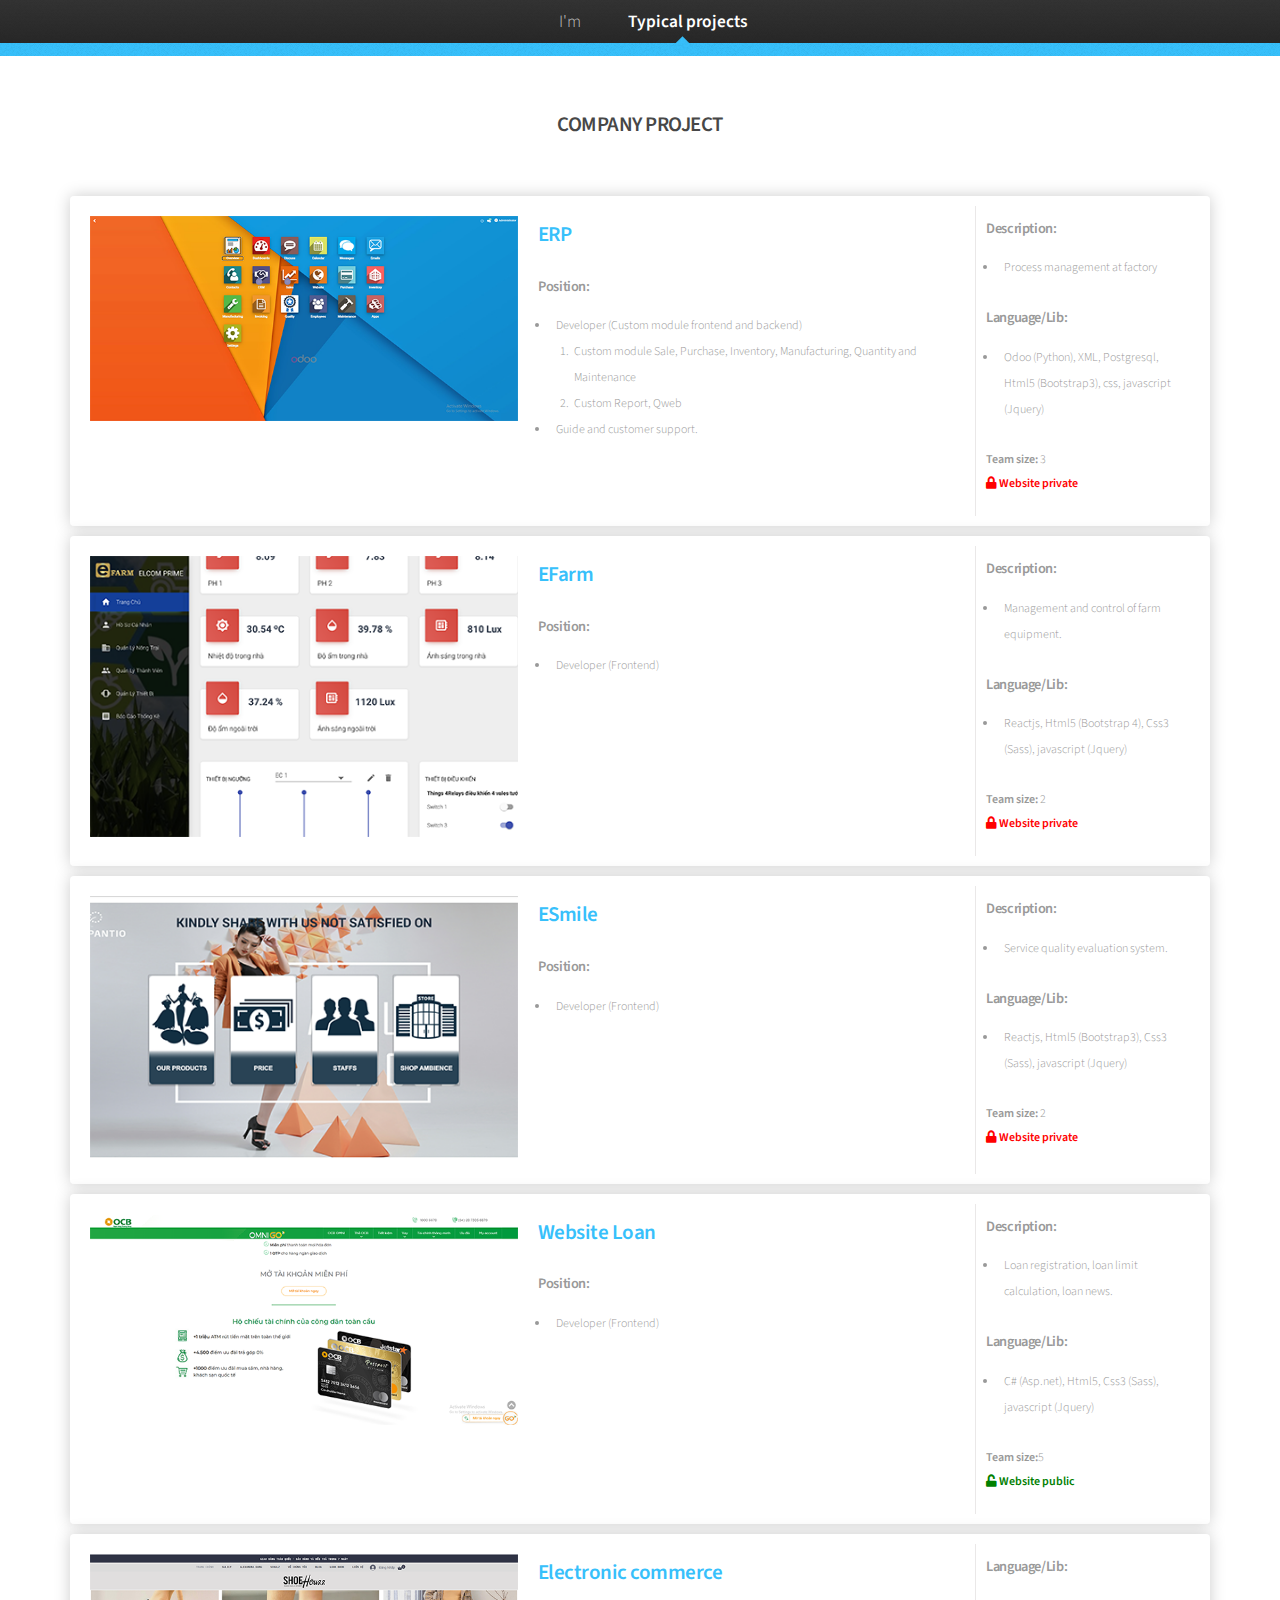
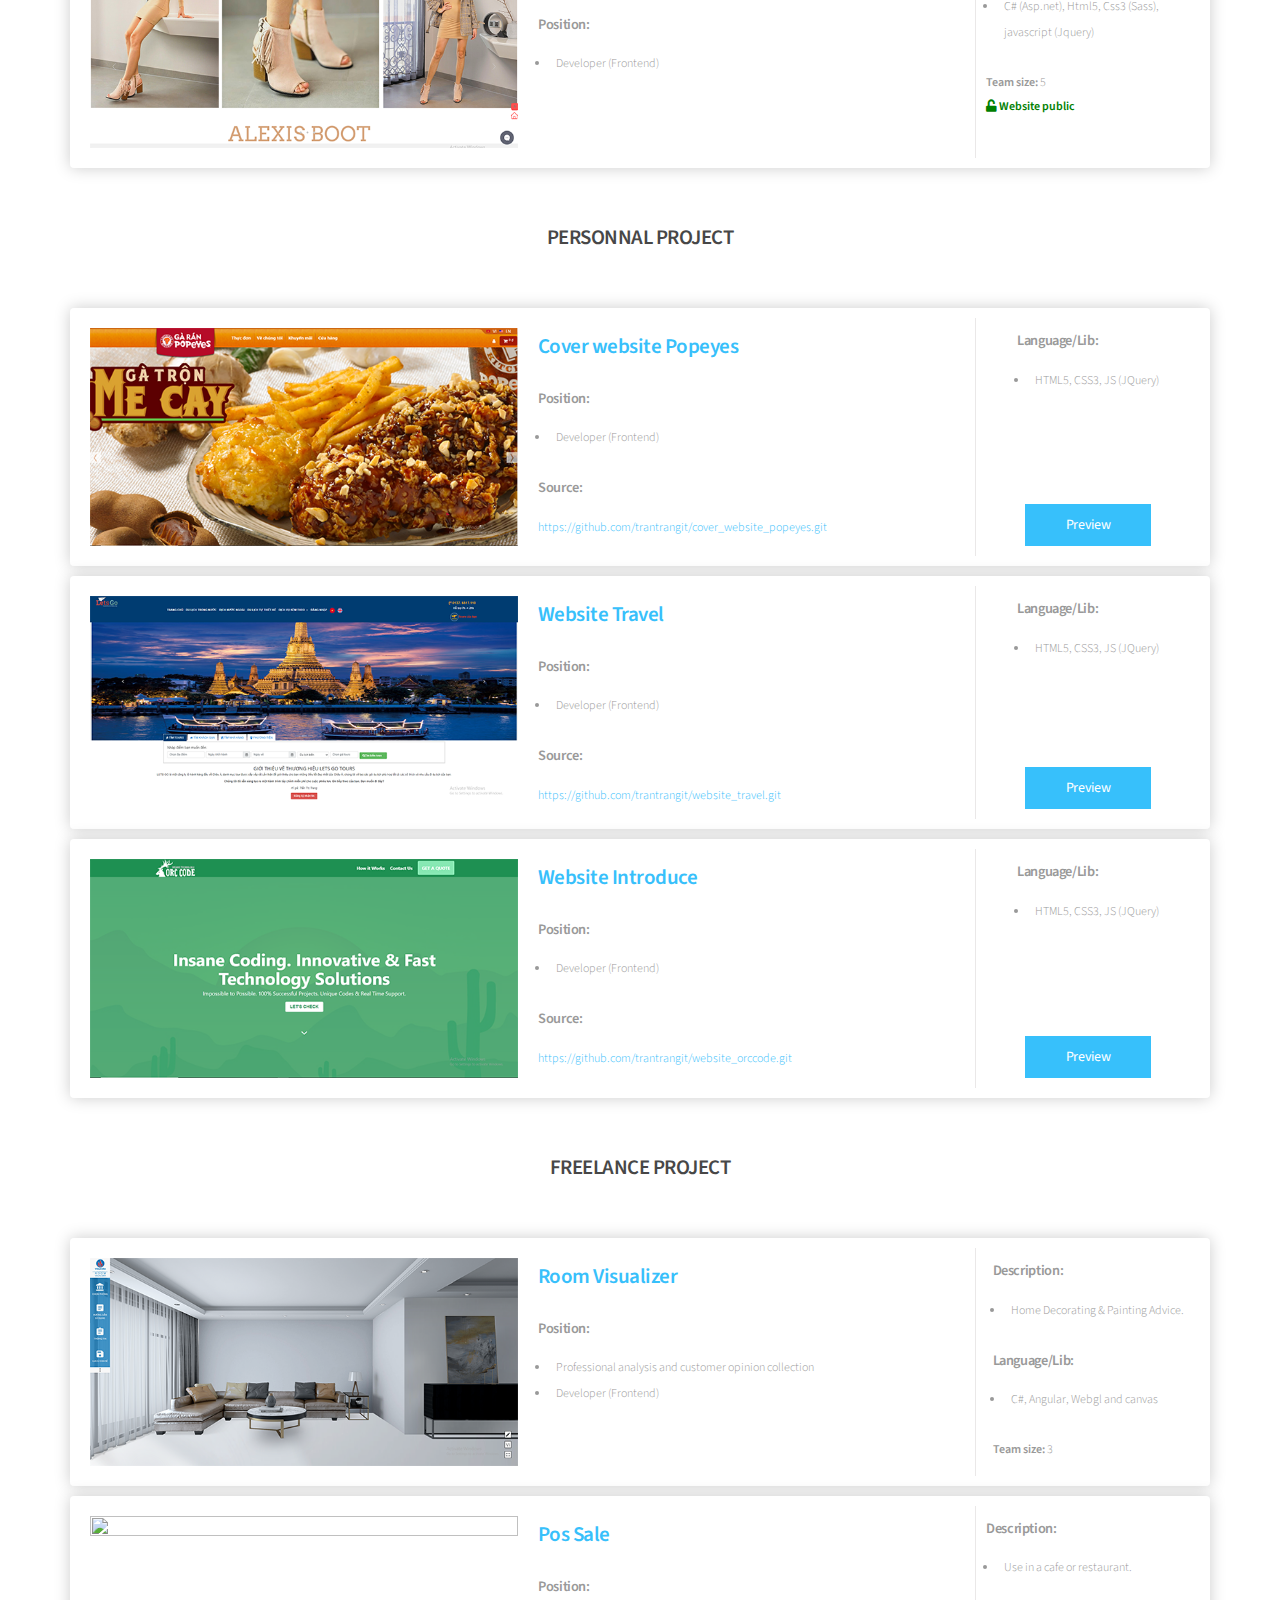
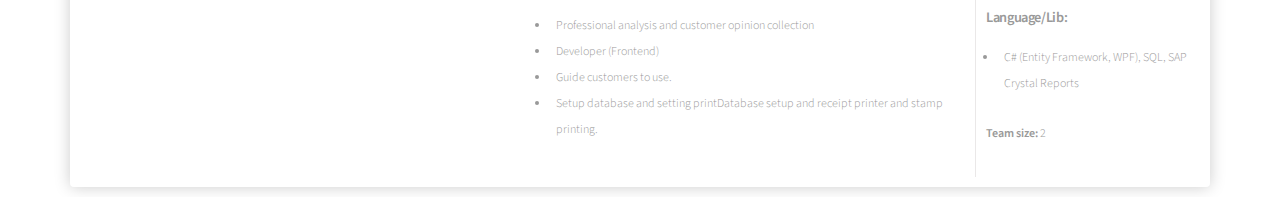
==== my_project.html @ 6851b8ac "change my project" ====
<!DOCTYPE HTML>
<!--
   Arcana by HTML5 UP
   html5up.net | @ajlkn
   Free for personal and commercial use under the CCA 3.0 license (html5up.net/license)
   -->
<html>
   <head>
      <title>Tran Trang</title>
      <meta charset="utf-8" />
      <meta name="viewport" content="width=device-width, initial-scale=1, user-scalable=no" />
      <!-- <link rel="shortcut icon" href="favicon.ico"> -->
      <link href="https://fonts.googleapis.com/css?family=Quicksand:300,400,500,700" rel="stylesheet">
      <link href="https://fonts.googleapis.com/css?family=Playfair+Display:400,400i,700" rel="stylesheet">
      <link rel="stylesheet" href="assets/css/animate.css">
      <link rel="stylesheet" href="assets/css/icomoon.css">
      <link rel="stylesheet" href="assets/css/bootstrap.css">
      <link rel="stylesheet" href="assets/css/flexslider.css">
      <link rel="stylesheet" href="assets/css/flaticons.css">
      <link rel="stylesheet" href="assets/css/owl.carousel.min.css">
      <link rel="stylesheet" href="assets/css/owl.theme.default.min.css">
      <link rel="stylesheet" href="assets/css/main.css" />
	  <link rel="stylesheet" href="assets/css/my_project.css">
      <script type="text/javascript" async="" src="https://www.google-analytics.com/analytics.js"></script><script src="assets/js/modernizr-2.6.2.min.js"></script>
      <!--[if lt IE 9]>
      <script src="js/respond.min.js"></script>
      <![endif]-->
      <style type="text/css">/*
         * contextMenu.js v 1.4.0
         * Author: Sudhanshu Yadav
         * s-yadav.github.com
         * Copyright (c) 2013 Sudhanshu Yadav.
         * Dual licensed under the MIT and GPL licenses
         **/
         .iw-contextMenu {
         box-shadow: 0px 2px 3px rgba(0, 0, 0, 0.10) !important;
         border: 1px solid #c8c7cc !important;
         border-radius: 11px !important;
         display: none;
         z-index: 1000000132;
         max-width: 300px !important;
         width: auto !important;
         }
         .dark-mode .iw-contextMenu,
         .TnITTtw-dark-mode.iw-contextMenu,
         .TnITTtw-dark-mode .iw-contextMenu {
         border-color: #747473 !important;
         }
         .iw-cm-menu {
         background: #fff !important;
         color: #000 !important;
         margin: 0px !important;
         padding: 0px !important;
         overflow: visible !important;
         }
         .dark-mode .iw-cm-menu,
         .TnITTtw-dark-mode.iw-cm-menu,
         .TnITTtw-dark-mode .iw-cm-menu {
         background: #525251 !important;
         color: #FFF !important;
         }
         .iw-curMenu {
         }
         .iw-cm-menu li {
         font-family: -apple-system, BlinkMacSystemFont, "Helvetica Neue", Helvetica, Arial, Ubuntu, sans-serif !important;
         list-style: none !important;
         padding: 10px !important;
         padding-right: 20px !important;
         border-bottom: 1px solid #c8c7cc !important;
         font-weight: 400 !important;
         cursor: pointer !important;
         position: relative !important;
         font-size: 14px !important;
         margin: 0 !important;
         line-height: inherit !important;
         border-radius: 0 !important;
         display: block !important;
         }
         .dark-mode .iw-cm-menu li, .TnITTtw-dark-mode .iw-cm-menu li {
         border-bottom-color: #747473 !important;
         }
         .iw-cm-menu li:first-child {
         border-top-left-radius: 11px !important;
         border-top-right-radius: 11px !important;
         }
         .iw-cm-menu li:last-child {
         border-bottom-left-radius: 11px !important;
         border-bottom-right-radius: 11px !important;
         border-bottom: none !important;
         }
         .iw-mOverlay {
         position: absolute !important;
         width: 100% !important;
         height: 100% !important;
         top: 0px !important;
         left: 0px !important;
         background: #FFF !important;
         opacity: .5 !important;
         }
         .iw-contextMenu li.iw-mDisable {
         opacity: 0.3 !important;
         cursor: default !important;
         }
         .iw-mSelected {
         background-color: #F6F6F6 !important;
         }
         .dark-mode .iw-mSelected, .TnITTtw-dark-mode .iw-mSelected {
         background-color: #676766 !important;
         }
         .iw-cm-arrow-right {
         width: 0 !important;
         height: 0 !important;
         border-top: 5px solid transparent !important;
         border-bottom: 5px solid transparent !important;
         border-left: 5px solid #000 !important;
         position: absolute !important;
         right: 5px !important;
         top: 50% !important;
         margin-top: -5px !important;
         }
         .dark-mode .iw-cm-arrow-right, .TnITTtw-dark-mode .iw-cm-arrow-right {
         border-left-color: #FFF !important;
         }
         .iw-mSelected > .iw-cm-arrow-right {
         }
         /*context menu css end */
		 .modal-lg {
			max-width: 900px;
		}
      </style>
      <style type="text/css">@-webkit-keyframes load4 {
         0%,
         100% {
         box-shadow: 0 -3em 0 0.2em, 2em -2em 0 0em, 3em 0 0 -1em, 2em 2em 0 -1em, 0 3em 0 -1em, -2em 2em 0 -1em, -3em 0 0 -1em, -2em -2em 0 0;
         }
         12.5% {
         box-shadow: 0 -3em 0 0, 2em -2em 0 0.2em, 3em 0 0 0, 2em 2em 0 -1em, 0 3em 0 -1em, -2em 2em 0 -1em, -3em 0 0 -1em, -2em -2em 0 -1em;
         }
         25% {
         box-shadow: 0 -3em 0 -0.5em, 2em -2em 0 0, 3em 0 0 0.2em, 2em 2em 0 0, 0 3em 0 -1em, -2em 2em 0 -1em, -3em 0 0 -1em, -2em -2em 0 -1em;
         }
         37.5% {
         box-shadow: 0 -3em 0 -1em, 2em -2em 0 -1em, 3em 0em 0 0, 2em 2em 0 0.2em, 0 3em 0 0em, -2em 2em 0 -1em, -3em 0em 0 -1em, -2em -2em 0 -1em;
         }
         50% {
         box-shadow: 0 -3em 0 -1em, 2em -2em 0 -1em, 3em 0 0 -1em, 2em 2em 0 0em, 0 3em 0 0.2em, -2em 2em 0 0, -3em 0em 0 -1em, -2em -2em 0 -1em;
         }
         62.5% {
         box-shadow: 0 -3em 0 -1em, 2em -2em 0 -1em, 3em 0 0 -1em, 2em 2em 0 -1em, 0 3em 0 0, -2em 2em 0 0.2em, -3em 0 0 0, -2em -2em 0 -1em;
         }
         75% {
         box-shadow: 0em -3em 0 -1em, 2em -2em 0 -1em, 3em 0em 0 -1em, 2em 2em 0 -1em, 0 3em 0 -1em, -2em 2em 0 0, -3em 0em 0 0.2em, -2em -2em 0 0;
         }
         87.5% {
         box-shadow: 0em -3em 0 0, 2em -2em 0 -1em, 3em 0 0 -1em, 2em 2em 0 -1em, 0 3em 0 -1em, -2em 2em 0 0, -3em 0em 0 0, -2em -2em 0 0.2em;
         }
         }
         @keyframes load4 {
         0%,
         100% {
         box-shadow: 0 -3em 0 0.2em, 2em -2em 0 0em, 3em 0 0 -1em, 2em 2em 0 -1em, 0 3em 0 -1em, -2em 2em 0 -1em, -3em 0 0 -1em, -2em -2em 0 0;
         }
         12.5% {
         box-shadow: 0 -3em 0 0, 2em -2em 0 0.2em, 3em 0 0 0, 2em 2em 0 -1em, 0 3em 0 -1em, -2em 2em 0 -1em, -3em 0 0 -1em, -2em -2em 0 -1em;
         }
         25% {
         box-shadow: 0 -3em 0 -0.5em, 2em -2em 0 0, 3em 0 0 0.2em, 2em 2em 0 0, 0 3em 0 -1em, -2em 2em 0 -1em, -3em 0 0 -1em, -2em -2em 0 -1em;
         }
         37.5% {
         box-shadow: 0 -3em 0 -1em, 2em -2em 0 -1em, 3em 0em 0 0, 2em 2em 0 0.2em, 0 3em 0 0em, -2em 2em 0 -1em, -3em 0em 0 -1em, -2em -2em 0 -1em;
         }
         50% {
         box-shadow: 0 -3em 0 -1em, 2em -2em 0 -1em, 3em 0 0 -1em, 2em 2em 0 0em, 0 3em 0 0.2em, -2em 2em 0 0, -3em 0em 0 -1em, -2em -2em 0 -1em;
         }
         62.5% {
         box-shadow: 0 -3em 0 -1em, 2em -2em 0 -1em, 3em 0 0 -1em, 2em 2em 0 -1em, 0 3em 0 0, -2em 2em 0 0.2em, -3em 0 0 0, -2em -2em 0 -1em;
         }
         75% {
         box-shadow: 0em -3em 0 -1em, 2em -2em 0 -1em, 3em 0em 0 -1em, 2em 2em 0 -1em, 0 3em 0 -1em, -2em 2em 0 0, -3em 0em 0 0.2em, -2em -2em 0 0;
         }
         87.5% {
         box-shadow: 0em -3em 0 0, 2em -2em 0 -1em, 3em 0 0 -1em, 2em 2em 0 -1em, 0 3em 0 -1em, -2em 2em 0 0, -3em 0em 0 0, -2em -2em 0 0.2em;
         }
         }
      </style>
   </head>
   <body class="is-preload">
      <div id="page-wrapper">
         <!-- Header -->
         <div id="header">
            <!-- Nav -->
            <nav id="nav">
               <ul>
                  <li ><a href="index.html">I'm</a></li>
                  <li class="current"><a href="my_project.html">
					Typical projects</a></li>
                
               </ul>
            </nav>
         </div>
		 <div id="colorlib-page">
            <div class="container-wrap">
               <a href="#" class="js-colorlib-nav-toggle colorlib-nav-toggle" data-toggle="collapse" data-target="#navbar" aria-expanded="false" aria-controls="navbar"><i></i></a>
			   <main class='main_body'>
					<section>
						<div class='project-type text-center'>
							<h3>COMPANY PROJECT</h3>
						</div>
						<div class='body_content'>
							<article class='project'>
								<div class='container-image'>
									<img class='image_project' src="images/bgodoo.PNG" alt="" srcset="">	
								</div>
								<div class='content'>
									<div class='title'><h2>ERP</h2></div>
									<h3>Position:</h3>
									<ul>
										<li>Developer (Custom module frontend and backend)
											<ol>
												<li>Custom module Sale, Purchase, Inventory, Manufacturing, Quantity and Maintenance</li>
												<li>Custom Report, Qweb</li>
											</ol>
										</li>
										<li>Guide and customer support.</li>
									</ul>	
								</div>
								<div class='preview'>
									<div class='context-author'>
										<h3>Description:</h3>
										<ul>
											<li>Process management at factory</li>
										</ul>
										<h3>Language/Lib:</h3>
										<ul>
											<li>Odoo (Python), XML, Postgresql, Html5 (Bootstrap3), css, javascript (Jquery)</li>
										</ul>
										<span><strong>Team size:</strong></span><span> 3</span>
										<h1 style='color:red'><i class="fa fa-lock" aria-hidden="true"></i>  Website private</h1>
									</div>
								</div>
							</article>
							<article class='project'>
								<div class='container-image'>
									<img class='image_project' src="images/farm.png" alt="" srcset="">	
								</div>
								<div class='content'>
									<div class='title'><h2>EFarm</h2></div>
									<h3>Position:</h3>
									<ul>
										<li>Developer (Frontend)</li>
									</ul>	
								</div>
								<div class='preview'>
									<div class='context-author'>
										<h3>Description:</h3>
										<ul>
											<li>Management and control of farm equipment.</li>
										</ul>
										<h3>Language/Lib:</h3>
										<ul>
											<li>Reactjs, Html5 (Bootstrap 4), Css3 (Sass), javascript (Jquery)</li>
										</ul>
										<span><strong>Team size:</strong></span><span> 2</span>
										<h1 style='color:red'><i class="fa fa-lock" aria-hidden="true"></i>  Website private</h1>
									</div>
									
									
								</div>
							</article>
							<article class='project'>
								<div class='container-image'>
									<img class='image_project' src="images/smile2.png" alt="" srcset="">	
								</div>
								<div class='content'>
									<div class='title'><h2>ESmile</h2></div>
									<h3>Position:</h3>
									<ul>
										<li>Developer (Frontend)</li>
									</ul>	
								</div>
								<div class='preview'>
									<div class='context-author'>
										<h3>Description:</h3>
										<ul>
											<li>Service quality evaluation system.</li>
										</ul>
										<h3>Language/Lib:</h3>
										<ul>
											<li>Reactjs, Html5 (Bootstrap3), Css3 (Sass), javascript (Jquery)</li>
										</ul>
										<span><strong>Team size:</strong></span><span> 2</span>
										<h1 style='color:red'><i class="fa fa-lock" aria-hidden="true"></i>  Website private</h1>
									</div>
									
									
								</div>
							</article>
							<article class='project'>
								<div class='container-image'>
									<img class='image_project' src="images/ocb.PNG" alt="" srcset="">	
								</div>
								<div class='content'>
									<div class='title'><h2>Website Loan</h2></div>
									<h3>Position:</h3>
									<ul>
										<li>Developer (Frontend)</li>
									</ul>	
								</div>
								<div class='preview'>
									<div class='context-author'>
										<h3>Description:</h3>
										<ul>
											<li>Loan registration, loan limit calculation, loan news.</li>
										</ul>
										<h3>Language/Lib:</h3>
										<ul>
											<li>C# (Asp.net), Html5, Css3 (Sass), javascript (Jquery)</li>
										</ul>
										<span><strong>Team size:</strong></span><span>5</span>
										<h1 style='color:green'><i class="fa fa-unlock" aria-hidden="true"></i>  Website public</h1>
									</div>
								</div>
							</article>
							<article class='project'>
								<div class='container-image'>
									<img class='image_project' src="images/sulily.PNG" alt="" srcset="">	
								</div>
								<div class='content'>
									<div class='title'><h2>Electronic commerce</h2></div>
									<h3>Position:</h3>
									<ul>
										<li>Developer (Frontend)</li>
									</ul>	
								</div>
								<div class='preview'>
									<div class='context-author'>
										<h3>Language/Lib:</h3>
										<ul>
											<li>C# (Asp.net), Html5, Css3 (Sass), javascript (Jquery)</li>
										</ul>
										<span><strong>Team size:</strong></span><span> 5</span>
										<h1 style='color:green'><i class="fa fa-unlock" aria-hidden="true"></i>  Website public</h1>
									</div>
								</div>
							</article>
						</div>
					</section>
					<section>
						<div class='project-type text-center'>
							<h3>PERSONNAL PROJECT</h3>
						</div>
						<div class='body_content'>
							<article class='project'>
								<div class='container-image'>
									<img class='image_project' src="images/cover_popeyes.PNG" alt="" srcset="">	
								</div>
								<div class='content'>
									<div class='title'><h2>Cover website Popeyes</h2></div>
									<h3>Position:</h3>
									<ul>
										<li>Developer (Frontend)</li>
									</ul>
									<h3>Source:</h3>
									<span><a href="https://github.com/trantrangit/cover_website_popeyes.git">https://github.com/trantrangit/cover_website_popeyes.git</a></span>
									
								</div>
								<div class='preview'>
									<div class='context-author'>
										<h3>Language/Lib:</h3>
										<ul>
											<li>HTML5, CSS3, JS (JQuery)</li>
										</ul>
										
									</div>
									<div class='div_preview'>
										<button  type="button" class="btn btn-preview" data-toggle="modal" data-target="#myModalPop">
											<span class='desktop'>Preview</span>
											<span class='mobile'><i class="fa fa-eye"></i></span>
										</button>
									</div>
									
								</div>
							</article>
							
							<article class='project'>
								<div class='container-image'>
									<img class='image_project' src="images/travel.PNG" alt="" srcset="">	
								</div>
								<div class='content'>
									<div class='title'><h2>Website Travel</h2></div>
									<h3>Position:</h3>
									<ul>
										<li>Developer (Frontend)</li>
									</ul>
									<h3>Source:</h3>
									<span><a href="https://github.com/trantrangit/website_travel.git">https://github.com/trantrangit/website_travel.git</a></span>
									
								</div>
								<div class='preview'>
									<div class='context-author'>
										<h3>Language/Lib:</h3>
										<ul>
											<li>HTML5, CSS3, JS (JQuery)</li>
										</ul>
										
									</div>
									<div class='div_preview'>
										<button  type="button" class="btn btn-preview" data-toggle="modal" data-target="#myModalTravel">
											<span class='desktop'>Preview</span>
											<span class='mobile'><i class="fa fa-eye"></i></span>
										</button>
									</div>
									
								</div>
							</article>
							
							<article class='project'>
								<div class='container-image'>
									<img class='image_project' src="images/orccode.PNG" alt="" srcset="">	
								</div>
								<div class='content'>
									<div class='title'><h2>Website Introduce</h2></div>
									<h3>Position:</h3>
									<ul>
										<li>Developer (Frontend)</li>
									</ul>
									<h3>Source:</h3>
									<span><a href="https://github.com/trantrangit/website_orccode.git">https://github.com/trantrangit/website_orccode.git</a></span>
									
								</div>
								<div class='preview'>
									<div class='context-author'>
										<h3>Language/Lib:</h3>
										<ul>
											<li>HTML5, CSS3, JS (JQuery)</li>
										</ul>
										
									</div>
									<div class='div_preview'>
										<button  type="button" class="btn btn-preview" data-toggle="modal" data-target="#myModalOrc">
											<span class='desktop'>Preview</span>
											<span class='mobile'><i class="fa fa-eye"></i></span>
										</button>
									</div>
									
								</div>
							</article>
						</div>
					</section>
					<section>
						<div class='project-type text-center'>
							<h3>FREELANCE PROJECT</h3>
						</div>
						<div class='body_content'>
							<article class='project'>
								<div class='container-image'>
									<img class='image_project' src="images/free_canvas.PNG" alt="" srcset="">	
								</div>
								<div class='content'>
									<div class='title'><h2>Room Visualizer</h2></div>
									<h3>Position:</h3>
									<ul>
										<li>Professional analysis and customer opinion collection</li>
										<li>Developer (Frontend)</li>
									</ul>	
								</div>
								<div class='preview'>
									<div class='context-author'>
										<h3>Description:</h3>
										<ul>
											<li>Home Decorating & Painting Advice.</li>
										</ul>
										<h3>Language/Lib:</h3>
										<ul>
											<li>C#, Angular, Webgl and canvas</li>
										</ul>
										<span><strong>Team size:</strong></span><span> 3</span>
									</div>
									
									
								</div>
							</article>
							<article class='project'>
								<div class='container-image'>
									<img class='image_project' src="images/pos_sale.PNG" alt="" srcset="">	
								</div>
								<div class='content'>
									<div class='title'><h2>Pos Sale</h2></div>
									<h3>Position:</h3>
									<ul>
										<li>Professional analysis and customer opinion collection</li>
										<li>Developer (Frontend)</li>
										<li>Guide customers to use.</li>
										<li>Setup database and setting printDatabase setup and receipt printer and stamp printing.</li>
									</ul>
										
								</div>
								<div class='preview'>
									<div class='context-author'>
										<h3>Description:</h3>
										<ul>
											<li>Use in a cafe or restaurant.</li>
										</ul>
										<h3>Language/Lib:</h3>
										<ul>
											<li>C# (Entity Framework, WPF), SQL, SAP Crystal Reports</li>
										</ul>
										<span><strong>Team size:</strong></span><span> 2</span>
									</div>
								
									
								</div>
							</article>
						</div>
					</section>

			   </main>
			   
			  
            </div>
         </div>
        
      </div>
	  <div class="modal fade" id="myModalPop" role="dialog">
		<div class="modal-dialog modal-lg">
			<div class="modal-content">
				<div class="modal-header">
					<button type="button" class="close" data-dismiss="modal">&times;</button>
					<h4 class="modal-title">Cover website Popeyes</h4>
				</div>
				<div class="modal-body">


						<div id="carouse_pop" class="carousel slide" data-ride="carousel">
								<!-- Indicators -->
								<ol class="carousel-indicators">
										<li data-target="#carouse_pop" data-slide-to="0" class="active"></li>
										<li data-target="#carouse_pop" data-slide-to="1"></li>
										<li data-target="#carouse_pop" data-slide-to="2"></li>
										<li data-target="#carouse_pop" data-slide-to="3"></li>
										<li data-target="#carouse_pop" data-slide-to="4"></li>
								</ol>

								<!-- Wrapper for slides -->
								<div class="carousel-inner" role="listbox">
										<div class="item active">
												<img src="images/popeyes/home.png">
												
										</div>
										<div class="item">
												<img src="images/popeyes/product.png">
												
										</div>

										<div class="item">
												<img src="images/popeyes/promotion.png">
												
										</div>
										<div class="item">
												<img src="images/popeyes/store.png">
												
										</div>
										<div class="item">
											<img src="images/popeyes/story.png">
										</div>

								</div>

								<!-- Controls -->
								<a class="left carousel-control" href="#carouse_pop" role="button" data-slide="prev">
										<span class="glyphicon glyphicon-chevron-left" aria-hidden="true"><i class=" fa fa-chevron-circle-left"></i></span>
										<span class="sr-only">Previous</span>
								</a>
								<a class="right carousel-control" href="#carouse_pop" role="button" data-slide="next">
										<span class="glyphicon glyphicon-chevron-right " aria-hidden="true"><i class='fa fa-chevron-circle-right'></i></span>
										<span class="sr-only">Next</span>
								</a>
						</div>


				</div>
				<div class="modal-footer">
						<form class="form-inline">
							<button type="button" class="btn btn-primary" data-dismiss="modal">Close</button>
						</form>
				</div>
			</div>
		</div>
	  </div>
	  <div class="modal fade" id="myModalTravel" role="dialog">
		<div class="modal-dialog modal-lg">
			<div class="modal-content">
				<div class="modal-header">
					<button type="button" class="close" data-dismiss="modal">&times;</button>
					<h4 class="modal-title">Cover website Popeyes</h4>
				</div>
				<div class="modal-body">


						<div id="carousel_travel" class="carousel slide" data-ride="carousel">
								<!-- Indicators -->
								<ol class="carousel-indicators">
										<li data-target="#carousel_travel" data-slide-to="0" class="active"></li>
										<li data-target="#carousel_travel" data-slide-to="1"></li>
										<li data-target="#carousel_travel" data-slide-to="2"></li>
										<li data-target="#carousel_travel" data-slide-to="3"></li>
										<li data-target="#carousel_travel" data-slide-to="4"></li>
								</ol>

								<!-- Wrapper for slides -->
								<div class="carousel-inner" role="listbox">
										<div class="item active">
												<img src="images/travel/trangchu.png">
												
										</div>
										<div class="item">
												<img src="images/travel/quocgia.png">
												
										</div>

										<div class="item">
												<img src="images/travel/tourtuthietke.png">
												
										</div>
										<div class="item">
												<img src="images/travel/ctdattour.png">
												
										</div>
										<div class="item">
											<img src="images/travel/chitiettour.png">
										</div>

								</div>

								<!-- Controls -->
								<a class="left carousel-control" href="#carousel_travel" role="button" data-slide="prev">
										<span class="glyphicon glyphicon-chevron-left" aria-hidden="true"><i class=" fa fa-chevron-circle-left"></i></span>
										<span class="sr-only">Previous</span>
								</a>
								<a class="right carousel-control" href="#carousel_travel" role="button" data-slide="next">
										<span class="glyphicon glyphicon-chevron-right " aria-hidden="true"><i class='fa fa-chevron-circle-right'></i></span>
										<span class="sr-only">Next</span>
								</a>
						</div>


				</div>
				<div class="modal-footer">
						<form class="form-inline">
							<button type="button" class="btn btn-primary" data-dismiss="modal">Close</button>
						</form>
				</div>
			</div>
		</div>
	  </div>
	  <div class="modal fade" id="myModalOrc" role="dialog">
		<div class="modal-dialog modal-lg">
			<div class="modal-content">
				<div class="modal-header">
					<button type="button" class="close" data-dismiss="modal">&times;</button>
					<h4 class="modal-title">Cover website Popeyes</h4>
				</div>
				<div class="modal-body">


						<div id="carousel_orc" class="carousel slide" data-ride="carousel">
								<!-- Indicators -->
								<ol class="carousel-indicators">
										<li data-target="#carousel_orc" data-slide-to="0" class="active"></li>
										<li data-target="#carousel_orc" data-slide-to="1"></li>
										
								</ol>

								<!-- Wrapper for slides -->
								<div class="carousel-inner" role="listbox">
										<div class="item active">
												<img src="images/orccode/orchome.png">
												
										</div>
										<div class="item">
												<img src="images/orccode/orccontact.png">
												
										</div>

										

								</div>

								<!-- Controls -->
								<a class="left carousel-control" href="#carousel_orc" role="button" data-slide="prev">
										<span class="glyphicon glyphicon-chevron-left" aria-hidden="true"><i class=" fa fa-chevron-circle-left"></i></span>
										<span class="sr-only">Previous</span>
								</a>
								<a class="right carousel-control" href="#carousel_orc" role="button" data-slide="next">
										<span class="glyphicon glyphicon-chevron-right " aria-hidden="true"><i class='fa fa-chevron-circle-right'></i></span>
										<span class="sr-only">Next</span>
								</a>
						</div>


				</div>
				<div class="modal-footer">
						<form class="form-inline">
							<button type="button" class="btn btn-primary" data-dismiss="modal">Close</button>
						</form>
				</div>
			</div>
		</div>
	  </div>
      <!-- Scripts -->
      <script src="assets/js/jquery.min.js"></script>
      <script src="assets/js/jquery.dropotron.min.js"></script>
      <script src="assets/js/browser.min.js"></script>
      <script src="assets/js/breakpoints.min.js"></script>
      <script src="assets/js/util.js"></script>
      <script src="assets/js/main.js"></script>
      <script src="assets/js/jquery.easing.1.3.js"></script>
      <script src="assets/js/bootstrap.min.js"></script>
      <script src="assets/js/jquery.waypoints.min.js"></script>
      <script src="assets/js/jquery.flexslider-min.js"></script>
      <script src="assets/js/owl.carousel.min.js"></script>
      <script src="assets/js/jquery.countTo.js"></script>
      <script src="assets/js/home.js"></script>
	  <script>
		
	  </script>
   </body>
</html>
---- assets/css/icomoon.css ----
@font-face {
  font-family: 'icomoon';
  src:  url('../fonts/icomoon.eot?6py85u');
  src:  url('../fonts/icomoon.eot?6py85u#iefix') format('embedded-opentype'),
    url('../fonts/icomoon.ttf?6py85u') format('truetype'),
    url('../fonts/icomoon.woff?6py85u') format('woff'),
    url('../fonts/icomoon.svg?6py85u#icomoon') format('svg');
  font-weight: normal;
  font-style: normal;
}

[class^="icon-"], [class*=" icon-"] {
  /* use !important to prevent issues with browser extensions that change fonts */
  font-family: 'icomoon' !important;
  speak: none;
  font-style: normal;
  font-weight: normal;
  font-variant: normal;
  text-transform: none;
  line-height: 1;

  /* Better Font Rendering =========== */
  -webkit-font-smoothing: antialiased;
  -moz-osx-font-smoothing: grayscale;
}

.icon-times:before {
  content: "\e930";
}
.icon-tick:before {
  content: "\e931";
}
.icon-plus:before {
  content: "\e932";
}
.icon-minus:before {
  content: "\e933";
}
.icon-equals:before {
  content: "\e934";
}
.icon-divide:before {
  content: "\e935";
}
.icon-chevron-right:before {
  content: "\e936";
}
.icon-chevron-left:before {
  content: "\e937";
}
.icon-arrow-right-thick:before {
  content: "\e938";
}
.icon-arrow-left-thick:before {
  content: "\e939";
}
.icon-th-small:before {
  content: "\e93a";
}
.icon-th-menu:before {
  content: "\e93b";
}
.icon-th-list:before {
  content: "\e93c";
}
.icon-th-large:before {
  content: "\e93d";
}
.icon-home:before {
  content: "\e93e";
}
.icon-arrow-forward:before {
  content: "\e93f";
}
.icon-arrow-back:before {
  content: "\e940";
}
.icon-rss:before {
  content: "\e941";
}
.icon-location:before {
  content: "\e942";
}
.icon-link:before {
  content: "\e943";
}
.icon-image:before {
  content: "\e944";
}
.icon-arrow-up-thick:before {
  content: "\e945";
}
.icon-arrow-down-thick:before {
  content: "\e946";
}
.icon-starburst:before {
  content: "\e947";
}
.icon-starburst-outline:before {
  content: "\e948";
}
.icon-star3:before {
  content: "\e949";
}
.icon-flow-children:before {
  content: "\e94a";
}
.icon-export:before {
  content: "\e94b";
}
.icon-delete2:before {
  content: "\e94c";
}
.icon-delete-outline:before {
  content: "\e94d";
}
.icon-cloud-storage:before {
  content: "\e94e";
}
.icon-wi-fi:before {
  content: "\e94f";
}
.icon-heart:before {
  content: "\e950";
}
.icon-flash:before {
  content: "\e951";
}
.icon-cancel:before {
  content: "\e952";
}
.icon-backspace:before {
  content: "\e953";
}
.icon-attachment:before {
  content: "\e954";
}
.icon-arrow-move:before {
  content: "\e955";
}
.icon-warning:before {
  content: "\e956";
}
.icon-user:before {
  content: "\e957";
}
.icon-radar:before {
  content: "\e958";
}
.icon-lock-open:before {
  content: "\e959";
}
.icon-lock-closed:before {
  content: "\e95a";
}
.icon-location-arrow:before {
  content: "\e95b";
}
.icon-info:before {
  content: "\e95c";
}
.icon-user-delete:before {
  content: "\e95d";
}
.icon-user-add:before {
  content: "\e95e";
}
.icon-media-pause:before {
  content: "\e95f";
}
.icon-group:before {
  content: "\e960";
}
.icon-chart-pie:before {
  content: "\e961";
}
.icon-chart-line:before {
  content: "\e962";
}
.icon-chart-bar:before {
  content: "\e963";
}
.icon-chart-area:before {
  content: "\e964";
}
.icon-video:before {
  content: "\e965";
}
.icon-point-of-interest:before {
  content: "\e966";
}
.icon-infinity:before {
  content: "\e967";
}
.icon-globe:before {
  content: "\e968";
}
.icon-eye:before {
  content: "\e969";
}
.icon-cog:before {
  content: "\e96a";
}
.icon-camera:before {
  content: "\e96b";
}
.icon-upload:before {
  content: "\e96c";
}
.icon-scissors:before {
  content: "\e96d";
}
.icon-refresh:before {
  content: "\e96e";
}
.icon-pin:before {
  content: "\e96f";
}
.icon-key:before {
  content: "\e970";
}
.icon-info-large:before {
  content: "\e971";
}
.icon-eject:before {
  content: "\e972";
}
.icon-download:before {
  content: "\e973";
}
.icon-zoom:before {
  content: "\e974";
}
.icon-zoom-out:before {
  content: "\e975";
}
.icon-zoom-in:before {
  content: "\e976";
}
.icon-sort-numerically:before {
  content: "\e977";
}
.icon-sort-alphabetically:before {
  content: "\e978";
}
.icon-input-checked:before {
  content: "\e979";
}
.icon-calender:before {
  content: "\e97a";
}
.icon-world2:before {
  content: "\e97b";
}
.icon-notes:before {
  content: "\e97c";
}
.icon-code:before {
  content: "\e97d";
}
.icon-arrow-sync:before {
  content: "\e97e";
}
.icon-arrow-shuffle:before {
  content: "\e97f";
}
.icon-arrow-repeat:before {
  content: "\e980";
}
.icon-arrow-minimise:before {
  content: "\e981";
}
.icon-arrow-maximise:before {
  content: "\e982";
}
.icon-arrow-loop:before {
  content: "\e983";
}
.icon-anchor:before {
  content: "\e984";
}
.icon-spanner:before {
  content: "\e985";
}
.icon-puzzle:before {
  content: "\e986";
}
.icon-power:before {
  content: "\e987";
}
.icon-plane:before {
  content: "\e988";
}
.icon-pi:before {
  content: "\e989";
}
.icon-phone:before {
  content: "\e98a";
}
.icon-microphone2:before {
  content: "\e98b";
}
.icon-media-rewind:before {
  content: "\e98c";
}
.icon-flag:before {
  content: "\e98d";
}
.icon-adjust-brightness:before {
  content: "\e98e";
}
.icon-waves:before {
  content: "\e98f";
}
.icon-social-twitter:before {
  content: "\e990";
}
.icon-social-facebook:before {
  content: "\e991";
}
.icon-social-dribbble:before {
  content: "\e992";
}
.icon-media-stop:before {
  content: "\e993";
}
.icon-media-record:before {
  content: "\e994";
}
.icon-media-play:before {
  content: "\e995";
}
.icon-media-fast-forward:before {
  content: "\e996";
}
.icon-media-eject:before {
  content: "\e997";
}
.icon-social-vimeo:before {
  content: "\e998";
}
.icon-social-tumbler:before {
  content: "\e999";
}
.icon-social-skype:before {
  content: "\e99a";
}
.icon-social-pinterest:before {
  content: "\e99b";
}
.icon-social-linkedin:before {
  content: "\e99c";
}
.icon-social-last-fm:before {
  content: "\e99d";
}
.icon-social-github:before {
  content: "\e99e";
}
.icon-social-flickr:before {
  content: "\e99f";
}
.icon-at:before {
  content: "\e9a0";
}
.icon-times-outline:before {
  content: "\e9a1";
}
.icon-plus-outline:before {
  content: "\e9a2";
}
.icon-minus-outline:before {
  content: "\e9a3";
}
.icon-tick-outline:before {
  content: "\e9a4";
}
.icon-th-large-outline:before {
  content: "\e9a5";
}
.icon-equals-outline:before {
  content: "\e9a6";
}
.icon-divide-outline:before {
  content: "\e9a7";
}
.icon-chevron-right-outline:before {
  content: "\e9a8";
}
.icon-chevron-left-outline:before {
  content: "\e9a9";
}
.icon-arrow-right-outline:before {
  content: "\e9aa";
}
.icon-arrow-left-outline:before {
  content: "\e9ab";
}
.icon-th-small-outline:before {
  content: "\e9ac";
}
.icon-th-menu-outline:before {
  content: "\e9ad";
}
.icon-th-list-outline:before {
  content: "\e9ae";
}
.icon-news2:before {
  content: "\e9b1";
}
.icon-home-outline:before {
  content: "\e9b2";
}
.icon-arrow-up-outline:before {
  content: "\e9b3";
}
.icon-arrow-forward-outline:before {
  content: "\e9b4";
}
.icon-arrow-down-outline:before {
  content: "\e9b5";
}
.icon-arrow-back-outline:before {
  content: "\e9b6";
}
.icon-trash3:before {
  content: "\e9b7";
}
.icon-rss-outline:before {
  content: "\e9b8";
}
.icon-message:before {
  content: "\e9b9";
}
.icon-location-outline:before {
  content: "\e9ba";
}
.icon-link-outline:before {
  content: "\e9bb";
}
.icon-image-outline:before {
  content: "\e9bc";
}
.icon-export-outline:before {
  content: "\e9bd";
}
.icon-cross:before {
  content: "\e9be";
}
.icon-wi-fi-outline:before {
  content: "\e9bf";
}
.icon-star-outline:before {
  content: "\e9c0";
}
.icon-media-pause-outline:before {
  content: "\e9c1";
}
.icon-mail:before {
  content: "\e9c2";
}
.icon-heart-outline:before {
  content: "\e9c3";
}
.icon-flash-outline:before {
  content: "\e9c4";
}
.icon-cancel-outline:before {
  content: "\e9c5";
}
.icon-beaker:before {
  content: "\e9c6";
}
.icon-arrow-move-outline:before {
  content: "\e9c7";
}
.icon-watch2:before {
  content: "\e9c8";
}
.icon-warning-outline:before {
  content: "\e9c9";
}
.icon-time:before {
  content: "\e9ca";
}
.icon-radar-outline:before {
  content: "\e9cb";
}
.icon-lock-open-outline:before {
  content: "\e9cc";
}
.icon-location-arrow-outline:before {
  content: "\e9cd";
}
.icon-info-outline:before {
  content: "\e9ce";
}
.icon-backspace-outline:before {
  content: "\e9cf";
}
.icon-attachment-outline:before {
  content: "\e9d0";
}
.icon-user-outline:before {
  content: "\e9d1";
}
.icon-user-delete-outline:before {
  content: "\e9d2";
}
.icon-user-add-outline:before {
  content: "\e9d3";
}
.icon-lock-closed-outline:before {
  content: "\e9d4";
}
.icon-group-outline:before {
  content: "\e9d5";
}
.icon-chart-pie-outline:before {
  content: "\e9d6";
}
.icon-chart-line-outline:before {
  content: "\e9d7";
}
.icon-chart-bar-outline:before {
  content: "\e9d8";
}
.icon-chart-area-outline:before {
  content: "\e9d9";
}
.icon-video-outline:before {
  content: "\e9da";
}
.icon-point-of-interest-outline:before {
  content: "\e9db";
}
.icon-map:before {
  content: "\e9dc";
}
.icon-key-outline:before {
  content: "\e9dd";
}
.icon-infinity-outline:before {
  content: "\e9de";
}
.icon-globe-outline:before {
  content: "\e9df";
}
.icon-eye-outline:before {
  content: "\e9e0";
}
.icon-cog-outline:before {
  content: "\e9e1";
}
.icon-camera-outline:before {
  content: "\e9e2";
}
.icon-upload-outline:before {
  content: "\e9e3";
}
.icon-support:before {
  content: "\e9e4";
}
.icon-scissors-outline:before {
  content: "\e9e5";
}
.icon-refresh-outline:before {
  content: "\e9e6";
}
.icon-info-large-outline:before {
  content: "\e9e7";
}
.icon-eject-outline:before {
  content: "\e9e8";
}
.icon-download-outline:before {
  content: "\e9e9";
}
.icon-battery-mid:before {
  content: "\e9ea";
}
.icon-battery-low:before {
  content: "\e9eb";
}
.icon-battery-high:before {
  content: "\e9ec";
}
.icon-zoom-outline:before {
  content: "\e9ed";
}
.icon-zoom-out-outline:before {
  content: "\e9ee";
}
.icon-zoom-in-outline:before {
  content: "\e9ef";
}
.icon-tag3:before {
  content: "\e9f0";
}
.icon-tabs-outline:before {
  content: "\e9f1";
}
.icon-pin-outline:before {
  content: "\e9f2";
}
.icon-message-typing:before {
  content: "\e9f3";
}
.icon-directions:before {
  content: "\e9f4";
}
.icon-battery-full:before {
  content: "\e9f5";
}
.icon-battery-charge:before {
  content: "\e9f6";
}
.icon-pipette:before {
  content: "\e9f7";
}
.icon-pencil:before {
  content: "\e9f8";
}
.icon-folder:before {
  content: "\e9f9";
}
.icon-folder-delete:before {
  content: "\e9fa";
}
.icon-folder-add:before {
  content: "\e9fb";
}
.icon-edit:before {
  content: "\e9fc";
}
.icon-document:before {
  content: "\e9fd";
}
.icon-document-delete:before {
  content: "\e9fe";
}
.icon-document-add:before {
  content: "\e9ff";
}
.icon-brush:before {
  content: "\ea00";
}
.icon-thumbs-up:before {
  content: "\ea01";
}
.icon-thumbs-down:before {
  content: "\ea02";
}
.icon-pen:before {
  content: "\ea03";
}
.icon-sort-numerically-outline:before {
  content: "\ea04";
}
.icon-sort-alphabetically-outline:before {
  content: "\ea05";
}
.icon-social-last-fm-circular:before {
  content: "\ea06";
}
.icon-social-github-circular:before {
  content: "\ea07";
}
.icon-compass:before {
  content: "\ea08";
}
.icon-bookmark:before {
  content: "\ea09";
}
.icon-input-checked-outline:before {
  content: "\ea0a";
}
.icon-code-outline:before {
  content: "\ea0b";
}
.icon-calender-outline:before {
  content: "\ea0c";
}
.icon-business-card:before {
  content: "\ea0d";
}
.icon-arrow-up:before {
  content: "\ea0e";
}
.icon-arrow-sync-outline:before {
  content: "\ea0f";
}
.icon-arrow-right:before {
  content: "\ea10";
}
.icon-arrow-repeat-outline:before {
  content: "\ea11";
}
.icon-arrow-loop-outline:before {
  content: "\ea12";
}
.icon-arrow-left:before {
  content: "\ea13";
}
.icon-flow-switch:before {
  content: "\ea14";
}
.icon-flow-parallel:before {
  content: "\ea15";
}
.icon-flow-merge:before {
  content: "\ea16";
}
.icon-document-text:before {
  content: "\ea17";
}
.icon-clipboard:before {
  content: "\ea18";
}
.icon-calculator:before {
  content: "\ea19";
}
.icon-arrow-minimise-outline:before {
  content: "\ea1a";
}
.icon-arrow-maximise-outline:before {
  content: "\ea1b";
}
.icon-arrow-down:before {
  content: "\ea1c";
}
.icon-gift:before {
  content: "\ea1d";
}
.icon-film:before {
  content: "\ea1e";
}
.icon-database:before {
  content: "\ea1f";
}
.icon-bell:before {
  content: "\ea20";
}
.icon-anchor-outline:before {
  content: "\ea21";
}
.icon-adjust-contrast:before {
  content: "\ea22";
}
.icon-world-outline:before {
  content: "\ea23";
}
.icon-shopping-bag:before {
  content: "\ea24";
}
.icon-power-outline:before {
  content: "\ea25";
}
.icon-notes-outline:before {
  content: "\ea26";
}
.icon-device-tablet:before {
  content: "\ea27";
}
.icon-device-phone:before {
  content: "\ea28";
}
.icon-device-laptop:before {
  content: "\ea29";
}
.icon-device-desktop:before {
  content: "\ea2a";
}
.icon-briefcase:before {
  content: "\ea2b";
}
.icon-stopwatch:before {
  content: "\ea2c";
}
.icon-spanner-outline:before {
  content: "\ea2d";
}
.icon-puzzle-outline:before {
  content: "\ea2e";
}
.icon-printer:before {
  content: "\ea2f";
}
.icon-pi-outline:before {
  content: "\ea30";
}
.icon-lightbulb:before {
  content: "\ea31";
}
.icon-flag-outline:before {
  content: "\ea32";
}
.icon-contacts:before {
  content: "\ea33";
}
.icon-archive2:before {
  content: "\ea34";
}
.icon-weather-stormy:before {
  content: "\ea35";
}
.icon-weather-shower:before {
  content: "\ea36";
}
.icon-weather-partly-sunny:before {
  content: "\ea37";
}
.icon-weather-downpour:before {
  content: "\ea38";
}
.icon-weather-cloudy:before {
  content: "\ea39";
}
.icon-plane-outline:before {
  content: "\ea3a";
}
.icon-phone-outline:before {
  content: "\ea3b";
}
.icon-microphone-outline:before {
  content: "\ea3c";
}
.icon-weather-windy:before {
  content: "\ea3d";
}
.icon-weather-windy-cloudy:before {
  content: "\ea3e";
}
.icon-weather-sunny:before {
  content: "\ea3f";
}
.icon-weather-snow:before {
  content: "\ea40";
}
.icon-weather-night:before {
  content: "\ea41";
}
.icon-media-stop-outline:before {
  content: "\ea42";
}
.icon-media-rewind-outline:before {
  content: "\ea43";
}
.icon-media-record-outline:before {
  content: "\ea44";
}
.icon-media-play-outline:before {
  content: "\ea45";
}
.icon-media-fast-forward-outline:before {
  content: "\ea46";
}
.icon-media-eject-outline:before {
  content: "\ea47";
}
.icon-wine:before {
  content: "\ea48";
}
.icon-waves-outline:before {
  content: "\ea49";
}
.icon-ticket:before {
  content: "\ea4a";
}
.icon-tags:before {
  content: "\ea4b";
}
.icon-plug:before {
  content: "\ea4c";
}
.icon-headphones:before {
  content: "\ea4d";
}
.icon-credit-card:before {
  content: "\ea4e";
}
.icon-coffee:before {
  content: "\ea4f";
}
.icon-book:before {
  content: "\ea50";
}
.icon-beer:before {
  content: "\ea51";
}
.icon-volume2:before {
  content: "\ea52";
}
.icon-volume-up:before {
  content: "\ea53";
}
.icon-volume-mute:before {
  content: "\ea54";
}
.icon-volume-down:before {
  content: "\ea55";
}
.icon-social-vimeo-circular:before {
  content: "\ea56";
}
.icon-social-twitter-circular:before {
  content: "\ea57";
}
.icon-social-pinterest-circular:before {
  content: "\ea58";
}
.icon-social-linkedin-circular:before {
  content: "\ea59";
}
.icon-social-facebook-circular:before {
  content: "\ea5a";
}
.icon-social-dribbble-circular:before {
  content: "\ea5b";
}
.icon-tree:before {
  content: "\ea5c";
}
.icon-thermometer2:before {
  content: "\ea5d";
}
.icon-social-tumbler-circular:before {
  content: "\ea5e";
}
.icon-social-skype-outline:before {
  content: "\ea5f";
}
.icon-social-flickr-circular:before {
  content: "\ea60";
}
.icon-social-at-circular:before {
  content: "\ea61";
}
.icon-shopping-cart:before {
  content: "\ea62";
}
.icon-messages:before {
  content: "\ea63";
}
.icon-leaf:before {
  content: "\ea64";
}
.icon-feather:before {
  content: "\ea65";
}
.icon-eye2:before {
  content: "\e064";
}
.icon-paper-clip:before {
  content: "\e065";
}
.icon-mail5:before {
  content: "\e066";
}
.icon-toggle:before {
  content: "\e067";
}
.icon-layout:before {
  content: "\e068";
}
.icon-link2:before {
  content: "\e069";
}
.icon-bell2:before {
  content: "\e06a";
}
.icon-lock3:before {
  content: "\e06b";
}
.icon-unlock:before {
  content: "\e06c";
}
.icon-ribbon2:before {
  content: "\e06d";
}
.icon-image2:before {
  content: "\e06e";
}
.icon-signal:before {
  content: "\e06f";
}
.icon-target3:before {
  content: "\e070";
}
.icon-clipboard3:before {
  content: "\e071";
}
.icon-clock3:before {
  content: "\e072";
}
.icon-watch:before {
  content: "\e073";
}
.icon-air-play:before {
  content: "\e074";
}
.icon-camera3:before {
  content: "\e075";
}
.icon-video2:before {
  content: "\e076";
}
.icon-disc:before {
  content: "\e077";
}
.icon-printer3:before {
  content: "\e078";
}
.icon-monitor:before {
  content: "\e079";
}
.icon-server:before {
  content: "\e07a";
}
.icon-cog2:before {
  content: "\e07b";
}
.icon-heart3:before {
  content: "\e07c";
}
.icon-paragraph:before {
  content: "\e07d";
}
.icon-align-justify:before {
  content: "\e07e";
}
.icon-align-left:before {
  content: "\e07f";
}
.icon-align-center:before {
  content: "\e080";
}
.icon-align-right:before {
  content: "\e081";
}
.icon-book2:before {
  content: "\e082";
}
.icon-layers2:before {
  content: "\e083";
}
.icon-stack2:before {
  content: "\e084";
}
.icon-stack-2:before {
  content: "\e085";
}
.icon-paper:before {
  content: "\e086";
}
.icon-paper-stack:before {
  content: "\e087";
}
.icon-search3:before {
  content: "\e088";
}
.icon-zoom-in2:before {
  content: "\e089";
}
.icon-zoom-out2:before {
  content: "\e08a";
}
.icon-reply2:before {
  content: "\e08b";
}
.icon-circle-plus:before {
  content: "\e08c";
}
.icon-circle-minus:before {
  content: "\e08d";
}
.icon-circle-check:before {
  content: "\e08e";
}
.icon-circle-cross:before {
  content: "\e08f";
}
.icon-square-plus:before {
  content: "\e090";
}
.icon-square-minus:before {
  content: "\e091";
}
.icon-square-check:before {
  content: "\e092";
}
.icon-square-cross:before {
  content: "\e093";
}
.icon-microphone:before {
  content: "\e094";
}
.icon-record:before {
  content: "\e095";
}
.icon-skip-back:before {
  content: "\e096";
}
.icon-rewind:before {
  content: "\e097";
}
.icon-play4:before {
  content: "\e098";
}
.icon-pause3:before {
  content: "\e099";
}
.icon-stop3:before {
  content: "\e09a";
}
.icon-fast-forward:before {
  content: "\e09b";
}
.icon-skip-forward:before {
  content: "\e09c";
}
.icon-shuffle2:before {
  content: "\e09d";
}
.icon-repeat:before {
  content: "\e09e";
}
.icon-folder2:before {
  content: "\e09f";
}
.icon-umbrella:before {
  content: "\e0a0";
}
.icon-moon:before {
  content: "\e0a1";
}
.icon-thermometer:before {
  content: "\e0a2";
}
.icon-drop:before {
  content: "\e0a3";
}
.icon-sun2:before {
  content: "\e0a4";
}
.icon-cloud3:before {
  content: "\e0a5";
}
.icon-cloud-upload2:before {
  content: "\e0a6";
}
.icon-cloud-download2:before {
  content: "\e0a7";
}
.icon-upload4:before {
  content: "\e0a8";
}
.icon-download4:before {
  content: "\e0a9";
}
.icon-location3:before {
  content: "\e0aa";
}
.icon-location-2:before {
  content: "\e0ab";
}
.icon-map3:before {
  content: "\e0ac";
}
.icon-battery:before {
  content: "\e0ad";
}
.icon-head:before {
  content: "\e0ae";
}
.icon-briefcase3:before {
  content: "\e0af";
}
.icon-speech-bubble:before {
  content: "\e0b0";
}
.icon-anchor2:before {
  content: "\e0b1";
}
.icon-globe2:before {
  content: "\e0b2";
}
.icon-box:before {
  content: "\e0b3";
}
.icon-reload:before {
  content: "\e0b4";
}
.icon-share3:before {
  content: "\e0b5";
}
.icon-marquee:before {
  content: "\e0b6";
}
.icon-marquee-plus:before {
  content: "\e0b7";
}
.icon-marquee-minus:before {
  content: "\e0b8";
}
.icon-tag:before {
  content: "\e0b9";
}
.icon-power2:before {
  content: "\e0ba";
}
.icon-command2:before {
  content: "\e0bb";
}
.icon-alt:before {
  content: "\e0bc";
}
.icon-esc:before {
  content: "\e0bd";
}
.icon-bar-graph:before {
  content: "\e0be";
}
.icon-bar-graph-2:before {
  content: "\e0bf";
}
.icon-pie-graph:before {
  content: "\e0c0";
}
.icon-star:before {
  content: "\e0c1";
}
.icon-arrow-left3:before {
  content: "\e0c2";
}
.icon-arrow-right3:before {
  content: "\e0c3";
}
.icon-arrow-up3:before {
  content: "\e0c4";
}
.icon-arrow-down3:before {
  content: "\e0c5";
}
.icon-volume:before {
  content: "\e0c6";
}
.icon-mute:before {
  content: "\e0c7";
}
.icon-content-right:before {
  content: "\e100";
}
.icon-content-left:before {
  content: "\e101";
}
.icon-grid2:before {
  content: "\e102";
}
.icon-grid-2:before {
  content: "\e103";
}
.icon-columns:before {
  content: "\e104";
}
.icon-loader:before {
  content: "\e105";
}
.icon-bag:before {
  content: "\e106";
}
.icon-ban:before {
  content: "\e107";
}
.icon-flag3:before {
  content: "\e108";
}
.icon-trash:before {
  content: "\e109";
}
.icon-expand2:before {
  content: "\e110";
}
.icon-contract:before {
  content: "\e111";
}
.icon-maximize:before {
  content: "\e112";
}
.icon-minimize:before {
  content: "\e113";
}
.icon-plus2:before {
  content: "\e114";
}
.icon-minus2:before {
  content: "\e115";
}
.icon-check:before {
  content: "\e116";
}
.icon-cross2:before {
  content: "\e117";
}
.icon-move:before {
  content: "\e118";
}
.icon-delete:before {
  content: "\e119";
}
.icon-menu5:before {
  content: "\e120";
}
.icon-archive:before {
  content: "\e121";
}
.icon-inbox:before {
  content: "\e122";
}
.icon-outbox:before {
  content: "\e123";
}
.icon-file:before {
  content: "\e124";
}
.icon-file-add:before {
  content: "\e125";
}
.icon-file-subtract:before {
  content: "\e126";
}
.icon-help:before {
  content: "\e127";
}
.icon-open:before {
  content: "\e128";
}
.icon-ellipsis:before {
  content: "\e129";
}
.icon-heart4:before {
  content: "\e900";
}
.icon-cloud4:before {
  content: "\e901";
}
.icon-star2:before {
  content: "\e902";
}
.icon-tv2:before {
  content: "\e903";
}
.icon-sound:before {
  content: "\e904";
}
.icon-video3:before {
  content: "\e905";
}
.icon-trash2:before {
  content: "\e906";
}
.icon-user2:before {
  content: "\e907";
}
.icon-key3:before {
  content: "\e908";
}
.icon-search4:before {
  content: "\e909";
}
.icon-settings:before {
  content: "\e90a";
}
.icon-camera4:before {
  content: "\e90b";
}
.icon-tag2:before {
  content: "\e90c";
}
.icon-lock4:before {
  content: "\e90d";
}
.icon-bulb:before {
  content: "\e90e";
}
.icon-pen2:before {
  content: "\e90f";
}
.icon-diamond:before {
  content: "\e910";
}
.icon-display2:before {
  content: "\e911";
}
.icon-location4:before {
  content: "\e912";
}
.icon-eye3:before {
  content: "\e913";
}
.icon-bubble3:before {
  content: "\e914";
}
.icon-stack3:before {
  content: "\e915";
}
.icon-cup:before {
  content: "\e916";
}
.icon-phone3:before {
  content: "\e917";
}
.icon-news:before {
  content: "\e918";
}
.icon-mail6:before {
  content: "\e919";
}
.icon-like:before {
  content: "\e91a";
}
.icon-photo:before {
  content: "\e91b";
}
.icon-note:before {
  content: "\e91c";
}
.icon-clock4:before {
  content: "\e91d";
}
.icon-paperplane:before {
  content: "\e91e";
}
.icon-params:before {
  content: "\e91f";
}
.icon-banknote:before {
  content: "\e920";
}
.icon-data:before {
  content: "\e921";
}
.icon-music2:before {
  content: "\e922";
}
.icon-megaphone2:before {
  content: "\e923";
}
.icon-study:before {
  content: "\e924";
}
.icon-lab2:before {
  content: "\e925";
}
.icon-food:before {
  content: "\e926";
}
.icon-t-shirt:before {
  content: "\e927";
}
.icon-fire2:before {
  content: "\e928";
}
.icon-clip:before {
  content: "\e929";
}
.icon-shop:before {
  content: "\e92a";
}
.icon-calendar3:before {
  content: "\e92b";
}
.icon-wallet2:before {
  content: "\e92c";
}
.icon-vynil:before {
  content: "\e92d";
}
.icon-truck2:before {
  content: "\e92e";
}
.icon-world:before {
  content: "\e92f";
}
.icon-spinner6:before {
  content: "\e9af";
}
.icon-spinner7:before {
  content: "\e9b0";
}
.icon-amazon:before {
  content: "\eab7";
}
.icon-google:before {
  content: "\eab8";
}
.icon-google2:before {
  content: "\eab9";
}
.icon-google3:before {
  content: "\eaba";
}
.icon-google-plus:before {
  content: "\eabb";
}
.icon-google-plus2:before {
  content: "\eabc";
}
.icon-google-plus3:before {
  content: "\eabd";
}
.icon-hangouts:before {
  content: "\eabe";
}
.icon-google-drive:before {
  content: "\eabf";
}
.icon-facebook2:before {
  content: "\eac0";
}
.icon-facebook22:before {
  content: "\eac1";
}
.icon-instagram:before {
  content: "\eac2";
}
.icon-whatsapp:before {
  content: "\eac3";
}
.icon-spotify:before {
  content: "\eac4";
}
.icon-telegram:before {
  content: "\eac5";
}
.icon-twitter2:before {
  content: "\eac6";
}
.icon-vine:before {
  content: "\eac7";
}
.icon-vk:before {
  content: "\eac8";
}
.icon-renren:before {
  content: "\eac9";
}
.icon-sina-weibo:before {
  content: "\eaca";
}
.icon-rss2:before {
  content: "\eacb";
}
.icon-rss22:before {
  content: "\eacc";
}
.icon-youtube:before {
  content: "\eacd";
}
.icon-youtube2:before {
  content: "\eace";
}
.icon-twitch:before {
  content: "\eacf";
}
.icon-vimeo:before {
  content: "\ead0";
}
.icon-vimeo2:before {
  content: "\ead1";
}
.icon-lanyrd:before {
  content: "\ead2";
}
.icon-flickr:before {
  content: "\ead3";
}
.icon-flickr2:before {
  content: "\ead4";
}
.icon-flickr3:before {
  content: "\ead5";
}
.icon-flickr4:before {
  content: "\ead6";
}
.icon-dribbble2:before {
  content: "\ead7";
}
.icon-behance:before {
  content: "\ead8";
}
.icon-behance2:before {
  content: "\ead9";
}
.icon-deviantart:before {
  content: "\eada";
}
.icon-500px:before {
  content: "\eadb";
}
.icon-steam:before {
  content: "\eadc";
}
.icon-steam2:before {
  content: "\eadd";
}
.icon-dropbox:before {
  content: "\eade";
}
.icon-onedrive:before {
  content: "\eadf";
}
.icon-github:before {
  content: "\eae0";
}
.icon-npm:before {
  content: "\eae1";
}
.icon-basecamp:before {
  content: "\eae2";
}
.icon-trello:before {
  content: "\eae3";
}
.icon-wordpress:before {
  content: "\eae4";
}
.icon-joomla:before {
  content: "\eae5";
}
.icon-ello:before {
  content: "\eae6";
}
.icon-blogger:before {
  content: "\eae7";
}
.icon-blogger2:before {
  content: "\eae8";
}
.icon-tumblr2:before {
  content: "\eae9";
}
.icon-tumblr22:before {
  content: "\eaea";
}
.icon-yahoo:before {
  content: "\eaeb";
}
.icon-yahoo2:before {
  content: "\eaec";
}
.icon-tux:before {
  content: "\eaed";
}
.icon-appleinc:before {
  content: "\eaee";
}
.icon-finder:before {
  content: "\eaef";
}
.icon-android:before {
  content: "\eaf0";
}
.icon-windows:before {
  content: "\eaf1";
}
.icon-windows8:before {
  content: "\eaf2";
}
.icon-soundcloud:before {
  content: "\eaf3";
}
.icon-soundcloud2:before {
  content: "\eaf4";
}
.icon-skype:before {
  content: "\eaf5";
}
.icon-reddit:before {
  content: "\eaf6";
}
.icon-hackernews:before {
  content: "\eaf7";
}
.icon-wikipedia:before {
  content: "\eaf8";
}
.icon-linkedin2:before {
  content: "\eaf9";
}
.icon-linkedin22:before {
  content: "\eafa";
}
.icon-lastfm:before {
  content: "\eafb";
}
.icon-lastfm2:before {
  content: "\eafc";
}
.icon-delicious:before {
  content: "\eafd";
}
.icon-stumbleupon:before {
  content: "\eafe";
}
.icon-stumbleupon2:before {
  content: "\eaff";
}
.icon-stackoverflow:before {
  content: "\eb00";
}
.icon-pinterest:before {
  content: "\eb01";
}
.icon-pinterest2:before {
  content: "\eb02";
}
.icon-xing:before {
  content: "\eb03";
}
.icon-xing2:before {
  content: "\eb04";
}
.icon-flattr:before {
  content: "\eb05";
}
.icon-foursquare:before {
  content: "\eb06";
}
.icon-yelp:before {
  content: "\eb07";
}
.icon-paypal:before {
  content: "\eb08";
}
.icon-chrome:before {
  content: "\eb09";
}
.icon-firefox:before {
  content: "\eb0a";
}
.icon-IE:before {
  content: "\eb0b";
}
.icon-edge:before {
  content: "\eb0c";
}
.icon-safari:before {
  content: "\eb0d";
}
.icon-opera:before {
  content: "\eb0e";
}
.icon-file-pdf:before {
  content: "\eb0f";
}
.icon-file-openoffice:before {
  content: "\eb10";
}
.icon-file-word:before {
  content: "\eb11";
}
.icon-file-excel:before {
  content: "\eb12";
}
.icon-libreoffice:before {
  content: "\eb13";
}
.icon-html-five:before {
  content: "\eb14";
}
.icon-html-five2:before {
  content: "\eb15";
}
.icon-css3:before {
  content: "\eb16";
}
.icon-git:before {
  content: "\eb17";
}
.icon-codepen:before {
  content: "\eb18";
}
.icon-svg:before {
  content: "\eb19";
}
.icon-IcoMoon:before {
  content: "\eb1a";
}
---- assets/css/flaticons.css ----
.flaticons-solid:before {
  font-family: "FlatIcons Solid";
  speak: none;
  font-style: normal;
  font-weight: normal;
  line-height: 1;
  -webkit-font-smoothing: antialiased; }
  
.flaticons-stroke:before {
  font-family: "FlatIcons Stroke";
  speak: none;
  font-style: normal;
  font-weight: normal;
  line-height: 1;
  -webkit-font-smoothing: antialiased; }

[class=^"flaticons-"].A1:before,
[class=^"flaticons-"].paperclip-2:before {
  content: "e000"; }

[class=^"flaticons-"].A2:before {
  content: "e001"; }

[class=^"flaticons-"].A3:before {
  content: "e002"; }

[class=^"flaticons-"].B1:before {
  content: "e003"; }

[class=^"flaticons-"].B2:before {
  content: "e004"; }

[class=^"flaticons-"].B3:before {
  content: "e005"; }

[class=^"flaticons-"].C1:before {
  content: "e006"; }

[class=^"flaticons-"].C2:before {
  content: "e007"; }

[class=^"flaticons-"].C3:before {
  content: "e008"; }
---- assets/css/main.css ----
@import url("fontawesome-all.min.css");
@import url("https://fonts.googleapis.com/css?family=Source+Sans+Pro:300,300italic,600,600italic");

/*
	Arcana by HTML5 UP
	html5up.net | @ajlkn
	Free for personal and commercial use under the CCA 3.0 license (html5up.net/license)
*/

html, body, div, span, applet, object,
iframe, h1, h2, h3, h4, h5, h6, p, blockquote,
pre, a, abbr, acronym, address, big, cite,
code, del, dfn, em, img, ins, kbd, q, s, samp,
small, strike, strong, sub, sup, tt, var, b,
u, i, center, dl, dt, dd, ol, ul, li, fieldset,
form, label, legend, table, caption, tbody,
tfoot, thead, tr, th, td, article, aside,
canvas, details, embed, figure, figcaption,
footer, header, hgroup, menu, nav, output, ruby,
section, summary, time, mark, audio, video {
	margin: 0;
	padding: 0;
	border: 0;
	font-size: 100%;
	font: inherit;
	vertical-align: baseline;}

article, aside, details, figcaption, figure,
footer, header, hgroup, menu, nav, section {
	display: block;}

body {
	line-height: 1;
}

ol, ul {
	list-style: none;
}

blockquote, q {
	quotes: none;
}

	blockquote:before, blockquote:after, q:before, q:after {
		content: '';
		content: none;
	}

table {
	border-collapse: collapse;
	border-spacing: 0;
}

body {
	-webkit-text-size-adjust: none;
}

mark {
	background-color: transparent;
	color: inherit;
}

input::-moz-focus-inner {
	border: 0;
	padding: 0;
}

input, select, textarea {
	-moz-appearance: none;
	-webkit-appearance: none;
	-ms-appearance: none;
	appearance: none;
}

/* Basic */

	html {
		box-sizing: border-box;
	}

	*, *:before, *:after {
		box-sizing: inherit;
	}

	body {
		/* background: #f7f7f7 url("images/bg01.png"); */
	}

		body.is-preload *, body.is-preload *:before, body.is-preload *:after {
			-moz-animation: none !important;
			-webkit-animation: none !important;
			-ms-animation: none !important;
			animation: none !important;
			-moz-transition: none !important;
			-webkit-transition: none !important;
			-ms-transition: none !important;
			transition: none !important;
		}

	body, input, select, textarea {
		color: #474747;
		font-family: 'Source Sans Pro', sans-serif;
		font-size: 16pt;
		font-weight: 300;
		line-height: 1.65em;
	}

	a {
		-moz-transition: color 0.2s ease-in-out, border-color 0.2s ease-in-out, opacity 0.2s ease-in-out;
		-webkit-transition: color 0.2s ease-in-out, border-color 0.2s ease-in-out, opacity 0.2s ease-in-out;
		-ms-transition: color 0.2s ease-in-out, border-color 0.2s ease-in-out, opacity 0.2s ease-in-out;
		transition: color 0.2s ease-in-out, border-color 0.2s ease-in-out, opacity 0.2s ease-in-out;
		color: #37c0fb;
		text-decoration: none;
		/* border-bottom: dotted 1px; */
	}

		a:hover {
			color: #37c0fb;
			border-bottom-color: transparent;
		}

	strong, b {
		font-weight: 600;
	}

	em, i {
		font-style: italic;
	}

	p, ul, ol, dl, table, blockquote {
		margin: 0 0 2em 0;
	}

	h1, h2, h3, h4, h5, h6 {
		color: inherit;
		font-weight: 600;
		line-height: 1.75em;
		margin-bottom: 1em;
	}

		h1 a, h2 a, h3 a, h4 a, h5 a, h6 a {
			color: inherit;
			text-decoration: none;
		}

		h1 em, h2 em, h3 em, h4 em, h5 em, h6 em {
			font-style: normal;
			font-weight: 300;
		}

	h2 {
		font-size: 1.75em;
		letter-spacing: -0.025em;
	}

	h3 {
		font-size: 1.2em;
		letter-spacing: -0.025em;
	}

	sub {
		font-size: 0.8em;
		position: relative;
		top: 0.5em;
	}

	sup {
		font-size: 0.8em;
		position: relative;
		top: -0.5em;
	}

	hr {
		border-top: solid 1px #e0e0e0;
		border: 0;
		margin-bottom: 1.5em;
	}

	blockquote {
		border-left: solid 0.5em #e0e0e0;
		font-style: italic;
		padding: 1em 0 1em 2em;
	}

/* Container */

	.container {
		margin: 0 auto;
		max-width: 100%;
		width: 1400px;
	}

		@media screen and (max-width: 1680px) {

			.container {
				width: 1200px;
			}

		}

		@media screen and (max-width: 1280px) {

			.container {
				width: 960px;
			}

		}

		@media screen and (max-width: 980px) {

			.container {
				width: 95%;
			}

		}

		@media screen and (max-width: 840px) {

			.container {
				width: 95%;
			}

		}

		@media screen and (max-width: 736px) {

			.container {
				width: 90%;
			}

		}

		@media screen and (max-width: 480px) {

			.container {
				width: 100%;
			}

		}

/* Row */

	.row {
		display: flex;
		flex-wrap: wrap;
		box-sizing: border-box;
		align-items: stretch;
	}

		.row > * {
			box-sizing: border-box;
		}

		.row.gtr-uniform > * > :last-child {
			margin-bottom: 0;
		}

		.row.aln-left {
			justify-content: flex-start;
		}

		.row.aln-center {
			justify-content: center;
		}

		.row.aln-right {
			justify-content: flex-end;
		}

		.row.aln-top {
			align-items: flex-start;
		}

		.row.aln-middle {
			align-items: center;
		}

		.row.aln-bottom {
			align-items: flex-end;
		}

		.row > .imp {
			order: -1;
		}

		.row > .col-1 {
			width: 8.33333%;
		}

		.row > .off-1 {
			margin-left: 8.33333%;
		}

		.row > .col-2 {
			width: 16.66667%;
		}

		.row > .off-2 {
			margin-left: 16.66667%;
		}

		.row > .col-3 {
			width: 25%;
		}

		.row > .off-3 {
			margin-left: 25%;
		}

		.row > .col-4 {
			width: 33.33333%;
		}

		.row > .off-4 {
			margin-left: 33.33333%;
		}

		.row > .col-5 {
			width: 41.66667%;
		}

		.row > .off-5 {
			margin-left: 41.66667%;
		}

		.row > .col-6 {
			width: 50%;
		}

		.row > .off-6 {
			margin-left: 50%;
		}

		.row > .col-7 {
			width: 58.33333%;
		}

		.row > .off-7 {
			margin-left: 58.33333%;
		}

		.row > .col-8 {
			width: 66.66667%;
		}

		.row > .off-8 {
			margin-left: 66.66667%;
		}

		.row > .col-9 {
			width: 75%;
		}

		.row > .off-9 {
			margin-left: 75%;
		}

		.row > .col-10 {
			width: 83.33333%;
		}

		.row > .off-10 {
			margin-left: 83.33333%;
		}

		.row > .col-11 {
			width: 91.66667%;
		}

		.row > .off-11 {
			margin-left: 91.66667%;
		}

		.row > .col-12 {
			width: 100%;
		}

		.row > .off-12 {
			margin-left: 100%;
		}

		.row.gtr-0 {
			margin-top: 0px;
			margin-left: 0px;
		}

			.row.gtr-0 > * {
				padding: 0px 0 0 0px;
			}

			.row.gtr-0.gtr-uniform {
				margin-top: 0px;
			}

				.row.gtr-0.gtr-uniform > * {
					padding-top: 0px;
				}

		.row.gtr-25 {
			margin-top: -12.5px;
			margin-left: -12.5px;
		}

			.row.gtr-25 > * {
				padding: 12.5px 0 0 12.5px;
			}

			.row.gtr-25.gtr-uniform {
				margin-top: -12.5px;
			}

				.row.gtr-25.gtr-uniform > * {
					padding-top: 12.5px;
				}

		.row.gtr-50 {
			margin-top: -25px;
			margin-left: -25px;
		}

			.row.gtr-50 > * {
				padding: 25px 0 0 25px;
			}

			.row.gtr-50.gtr-uniform {
				margin-top: -25px;
			}

				.row.gtr-50.gtr-uniform > * {
					padding-top: 25px;
				}

		.row {
			margin-top: -50px;
			margin-left: -50px;
		}

			.row > * {
				/* padding: 50px 0 0 50px; */
				/* padding: 50px; */
				padding: 30px;
				padding-left: 35px;
			}

			.row.gtr-uniform {
				margin-top: -50px;
			}

				.row.gtr-uniform > * {
					padding-top: 50px;
				}

		.row.gtr-150 {
			margin-top: -75px;
			margin-left: -75px;
		}

			.row.gtr-150 > * {
				padding: 75px 0 0 75px;
			}

			.row.gtr-150.gtr-uniform {
				margin-top: -75px;
			}

				.row.gtr-150.gtr-uniform > * {
					padding-top: 75px;
				}

		.row.gtr-200 {
			margin-top: -100px;
			margin-left: -100px;
		}

			.row.gtr-200 > * {
				padding: 100px 0 0 100px;
			}

			.row.gtr-200.gtr-uniform {
				margin-top: -100px;
			}

				.row.gtr-200.gtr-uniform > * {
					padding-top: 100px;
				}

		@media screen and (max-width: 1680px) {

			.row {
				display: flex;
				flex-wrap: wrap;
				box-sizing: border-box;
				align-items: stretch;
			}

				.row > * {
					box-sizing: border-box;
				}

				.row.gtr-uniform > * > :last-child {
					margin-bottom: 0;
				}

				.row.aln-left {
					justify-content: flex-start;
				}

				.row.aln-center {
					justify-content: center;
				}

				.row.aln-right {
					justify-content: flex-end;
				}

				.row.aln-top {
					align-items: flex-start;
				}

				.row.aln-middle {
					align-items: center;
				}

				.row.aln-bottom {
					align-items: flex-end;
				}

				.row > .imp-wide {
					order: -1;
				}

				.row > .col-1-wide {
					width: 8.33333%;
				}

				.row > .off-1-wide {
					margin-left: 8.33333%;
				}

				.row > .col-2-wide {
					width: 16.66667%;
				}

				.row > .off-2-wide {
					margin-left: 16.66667%;
				}

				.row > .col-3-wide {
					width: 25%;
				}

				.row > .off-3-wide {
					margin-left: 25%;
				}

				.row > .col-4-wide {
					width: 33.33333%;
				}

				.row > .off-4-wide {
					margin-left: 33.33333%;
				}

				.row > .col-5-wide {
					width: 41.66667%;
				}

				.row > .off-5-wide {
					margin-left: 41.66667%;
				}

				.row > .col-6-wide {
					width: 50%;
				}

				.row > .off-6-wide {
					margin-left: 50%;
				}

				.row > .col-7-wide {
					width: 58.33333%;
				}

				.row > .off-7-wide {
					margin-left: 58.33333%;
				}

				.row > .col-8-wide {
					width: 66.66667%;
				}

				.row > .off-8-wide {
					margin-left: 66.66667%;
				}

				.row > .col-9-wide {
					width: 75%;
				}

				.row > .off-9-wide {
					margin-left: 75%;
				}

				.row > .col-10-wide {
					width: 83.33333%;
				}

				.row > .off-10-wide {
					margin-left: 83.33333%;
				}

				.row > .col-11-wide {
					width: 91.66667%;
				}

				.row > .off-11-wide {
					margin-left: 91.66667%;
				}

				.row > .col-12-wide {
					width: 100%;
				}

				.row > .off-12-wide {
					margin-left: 100%;
				}

				.row.gtr-0 {
					margin-top: 0px;
					margin-left: 0px;
				}

					.row.gtr-0 > * {
						padding: 0px 0 0 0px;
					}

					.row.gtr-0.gtr-uniform {
						margin-top: 0px;
					}

						.row.gtr-0.gtr-uniform > * {
							padding-top: 0px;
						}

				.row.gtr-25 {
					margin-top: -10px;
					margin-left: -10px;
				}

					.row.gtr-25 > * {
						padding: 10px 0 0 10px;
					}

					.row.gtr-25.gtr-uniform {
						margin-top: -10px;
					}

						.row.gtr-25.gtr-uniform > * {
							padding-top: 10px;
						}

				.row.gtr-50 {
					margin-top: -20px;
					margin-left: -20px;
				}

					.row.gtr-50 > * {
						padding: 20px 0 0 20px;
					}

					.row.gtr-50.gtr-uniform {
						margin-top: -20px;
					}

						.row.gtr-50.gtr-uniform > * {
							padding-top: 20px;
						}

				.row {
					margin-top: -40px;
					margin-left: -40px;
				}

					.row > * {
						/* padding: 40px 0 0 40px; */
						/* padding:40px; */
						padding:20px;
						padding-left: 25px;
					}

					.row.gtr-uniform {
						margin-top: -40px;
					}

						.row.gtr-uniform > * {
							padding-top: 40px;
						}

				.row.gtr-150 {
					margin-top: -60px;
					margin-left: -60px;
				}

					.row.gtr-150 > * {
						padding: 60px 0 0 60px;
					}

					.row.gtr-150.gtr-uniform {
						margin-top: -60px;
					}

						.row.gtr-150.gtr-uniform > * {
							padding-top: 60px;
						}

				.row.gtr-200 {
					margin-top: -80px;
					margin-left: -80px;
				}

					.row.gtr-200 > * {
						padding: 80px 0 0 80px;
					}

					.row.gtr-200.gtr-uniform {
						margin-top: -80px;
					}

						.row.gtr-200.gtr-uniform > * {
							padding-top: 80px;
						}

		}

		@media screen and (max-width: 1280px) {

			.row {
				display: flex;
				flex-wrap: wrap;
				box-sizing: border-box;
				align-items: stretch;
			}

				.row > * {
					box-sizing: border-box;
				}

				.row.gtr-uniform > * > :last-child {
					margin-bottom: 0;
				}

				.row.aln-left {
					justify-content: flex-start;
				}

				.row.aln-center {
					justify-content: center;
				}

				.row.aln-right {
					justify-content: flex-end;
				}

				.row.aln-top {
					align-items: flex-start;
				}

				.row.aln-middle {
					align-items: center;
				}

				.row.aln-bottom {
					align-items: flex-end;
				}

				.row > .imp-normal {
					order: -1;
				}

				.row > .col-1-normal {
					width: 8.33333%;
				}

				.row > .off-1-normal {
					margin-left: 8.33333%;
				}

				.row > .col-2-normal {
					width: 16.66667%;
				}

				.row > .off-2-normal {
					margin-left: 16.66667%;
				}

				.row > .col-3-normal {
					width: 25%;
				}

				.row > .off-3-normal {
					margin-left: 25%;
				}

				.row > .col-4-normal {
					width: 33.33333%;
				}

				.row > .off-4-normal {
					margin-left: 33.33333%;
				}

				.row > .col-5-normal {
					width: 41.66667%;
				}

				.row > .off-5-normal {
					margin-left: 41.66667%;
				}

				.row > .col-6-normal {
					width: 50%;
				}

				.row > .off-6-normal {
					margin-left: 50%;
				}

				.row > .col-7-normal {
					width: 58.33333%;
				}

				.row > .off-7-normal {
					margin-left: 58.33333%;
				}

				.row > .col-8-normal {
					width: 66.66667%;
				}

				.row > .off-8-normal {
					margin-left: 66.66667%;
				}

				.row > .col-9-normal {
					width: 75%;
				}

				.row > .off-9-normal {
					margin-left: 75%;
				}

				.row > .col-10-normal {
					width: 83.33333%;
				}

				.row > .off-10-normal {
					margin-left: 83.33333%;
				}

				.row > .col-11-normal {
					width: 91.66667%;
				}

				.row > .off-11-normal {
					margin-left: 91.66667%;
				}

				.row > .col-12-normal {
					width: 100%;
				}

				.row > .off-12-normal {
					margin-left: 100%;
				}

				.row.gtr-0 {
					margin-top: 0px;
					margin-left: 0px;
				}

					.row.gtr-0 > * {
						padding: 0px 0 0 0px;
					}

					.row.gtr-0.gtr-uniform {
						margin-top: 0px;
					}

						.row.gtr-0.gtr-uniform > * {
							padding-top: 0px;
						}

				.row.gtr-25 {
					margin-top: -7.5px;
					margin-left: -7.5px;
				}

					.row.gtr-25 > * {
						padding: 7.5px 0 0 7.5px;
					}

					.row.gtr-25.gtr-uniform {
						margin-top: -7.5px;
					}

						.row.gtr-25.gtr-uniform > * {
							padding-top: 7.5px;
						}

				.row.gtr-50 {
					margin-top: -15px;
					margin-left: -15px;
				}

					.row.gtr-50 > * {
						padding: 15px 0 0 15px;
					}

					.row.gtr-50.gtr-uniform {
						margin-top: -15px;
					}

						.row.gtr-50.gtr-uniform > * {
							padding-top: 15px;
						}

				.row {
					margin-top: -30px;
					margin-left: -30px;
				}

					.row > * {
						/* padding:30px; */
						padding:15px;
						padding-left: 20px;
					}

					.row.gtr-uniform {
						margin-top: -30px;
					}

						.row.gtr-uniform > * {
							padding-top: 30px;
						}

				.row.gtr-150 {
					margin-top: -45px;
					margin-left: -45px;
				}

					.row.gtr-150 > * {
						padding: 45px 0 0 45px;
					}

					.row.gtr-150.gtr-uniform {
						margin-top: -45px;
					}

						.row.gtr-150.gtr-uniform > * {
							padding-top: 45px;
						}

				.row.gtr-200 {
					margin-top: -60px;
					margin-left: -60px;
				}

					.row.gtr-200 > * {
						padding: 60px 0 0 60px;
					}

					.row.gtr-200.gtr-uniform {
						margin-top: -60px;
					}

						.row.gtr-200.gtr-uniform > * {
							padding-top: 60px;
						}

		}

		@media screen and (max-width: 980px) {

			.row {
				display: flex;
				flex-wrap: wrap;
				box-sizing: border-box;
				align-items: stretch;
			}

				.row > * {
					box-sizing: border-box;
				}

				.row.gtr-uniform > * > :last-child {
					margin-bottom: 0;
				}

				.row.aln-left {
					justify-content: flex-start;
				}

				.row.aln-center {
					justify-content: center;
				}

				.row.aln-right {
					justify-content: flex-end;
				}

				.row.aln-top {
					align-items: flex-start;
				}

				.row.aln-middle {
					align-items: center;
				}

				.row.aln-bottom {
					align-items: flex-end;
				}

				.row > .imp-narrow {
					order: -1;
				}

				.row > .col-1-narrow {
					width: 8.33333%;
				}

				.row > .off-1-narrow {
					margin-left: 8.33333%;
				}

				.row > .col-2-narrow {
					width: 16.66667%;
				}

				.row > .off-2-narrow {
					margin-left: 16.66667%;
				}

				.row > .col-3-narrow {
					width: 25%;
				}

				.row > .off-3-narrow {
					margin-left: 25%;
				}

				.row > .col-4-narrow {
					width: 33.33333%;
				}

				.row > .off-4-narrow {
					margin-left: 33.33333%;
				}

				.row > .col-5-narrow {
					width: 41.66667%;
				}

				.row > .off-5-narrow {
					margin-left: 41.66667%;
				}

				.row > .col-6-narrow {
					width: 50%;
				}

				.row > .off-6-narrow {
					margin-left: 50%;
				}

				.row > .col-7-narrow {
					width: 58.33333%;
				}

				.row > .off-7-narrow {
					margin-left: 58.33333%;
				}

				.row > .col-8-narrow {
					width: 66.66667%;
				}

				.row > .off-8-narrow {
					margin-left: 66.66667%;
				}

				.row > .col-9-narrow {
					width: 75%;
				}

				.row > .off-9-narrow {
					margin-left: 75%;
				}

				.row > .col-10-narrow {
					width: 83.33333%;
				}

				.row > .off-10-narrow {
					margin-left: 83.33333%;
				}

				.row > .col-11-narrow {
					width: 91.66667%;
				}

				.row > .off-11-narrow {
					margin-left: 91.66667%;
				}

				.row > .col-12-narrow {
					width: 100%;
				}

				.row > .off-12-narrow {
					margin-left: 100%;
				}

				.row.gtr-0 {
					margin-top: 0px;
					margin-left: 0px;
				}

					.row.gtr-0 > * {
						padding: 0px 0 0 0px;
					}

					.row.gtr-0.gtr-uniform {
						margin-top: 0px;
					}

						.row.gtr-0.gtr-uniform > * {
							padding-top: 0px;
						}

				.row.gtr-25 {
					margin-top: -7.5px;
					margin-left: -7.5px;
				}

					.row.gtr-25 > * {
						padding: 7.5px 0 0 7.5px;
					}

					.row.gtr-25.gtr-uniform {
						margin-top: -7.5px;
					}

						.row.gtr-25.gtr-uniform > * {
							padding-top: 7.5px;
						}

				.row.gtr-50 {
					margin-top: -15px;
					margin-left: -15px;
				}

					.row.gtr-50 > * {
						padding: 15px 0 0 15px;
					}

					.row.gtr-50.gtr-uniform {
						margin-top: -15px;
					}

						.row.gtr-50.gtr-uniform > * {
							padding-top: 15px;
						}

				.row {
					margin-top: -30px;
					margin-left: -30px;
				}

					.row > * {
						/* padding:30px; */
						padding:15px;
						padding-left: 20px;
					}

					.row.gtr-uniform {
						margin-top: -30px;
					}

						.row.gtr-uniform > * {
							padding-top: 30px;
						}

				.row.gtr-150 {
					margin-top: -45px;
					margin-left: -45px;
				}

					.row.gtr-150 > * {
						padding: 45px 0 0 45px;
					}

					.row.gtr-150.gtr-uniform {
						margin-top: -45px;
					}

						.row.gtr-150.gtr-uniform > * {
							padding-top: 45px;
						}

				.row.gtr-200 {
					margin-top: -60px;
					margin-left: -60px;
				}

					.row.gtr-200 > * {
						padding: 60px 0 0 60px;
					}

					.row.gtr-200.gtr-uniform {
						margin-top: -60px;
					}

						.row.gtr-200.gtr-uniform > * {
							padding-top: 60px;
						}

		}

		@media screen and (max-width: 840px) {

			.row {
				display: flex;
				flex-wrap: wrap;
				box-sizing: border-box;
				align-items: stretch;
			}

				.row > * {
					box-sizing: border-box;
				}

				.row.gtr-uniform > * > :last-child {
					margin-bottom: 0;
				}

				.row.aln-left {
					justify-content: flex-start;
				}

				.row.aln-center {
					justify-content: center;
				}

				.row.aln-right {
					justify-content: flex-end;
				}

				.row.aln-top {
					align-items: flex-start;
				}

				.row.aln-middle {
					align-items: center;
				}

				.row.aln-bottom {
					align-items: flex-end;
				}

				.row > .imp-narrower {
					order: -1;
				}

				.row > .col-1-narrower {
					width: 8.33333%;
				}

				.row > .off-1-narrower {
					margin-left: 8.33333%;
				}

				.row > .col-2-narrower {
					width: 16.66667%;
				}

				.row > .off-2-narrower {
					margin-left: 16.66667%;
				}

				.row > .col-3-narrower {
					width: 25%;
				}

				.row > .off-3-narrower {
					margin-left: 25%;
				}

				.row > .col-4-narrower {
					width: 33.33333%;
				}

				.row > .off-4-narrower {
					margin-left: 33.33333%;
				}

				.row > .col-5-narrower {
					width: 41.66667%;
				}

				.row > .off-5-narrower {
					margin-left: 41.66667%;
				}

				.row > .col-6-narrower {
					width: 50%;
				}

				.row > .off-6-narrower {
					margin-left: 50%;
				}

				.row > .col-7-narrower {
					width: 58.33333%;
				}

				.row > .off-7-narrower {
					margin-left: 58.33333%;
				}

				.row > .col-8-narrower {
					width: 66.66667%;
				}

				.row > .off-8-narrower {
					margin-left: 66.66667%;
				}

				.row > .col-9-narrower {
					width: 75%;
				}

				.row > .off-9-narrower {
					margin-left: 75%;
				}

				.row > .col-10-narrower {
					width: 83.33333%;
				}

				.row > .off-10-narrower {
					margin-left: 83.33333%;
				}

				.row > .col-11-narrower {
					width: 91.66667%;
				}

				.row > .off-11-narrower {
					margin-left: 91.66667%;
				}

				.row > .col-12-narrower {
					width: 100%;
				}

				.row > .off-12-narrower {
					margin-left: 100%;
				}

				.row.gtr-0 {
					margin-top: 0px;
					margin-left: 0px;
				}

					.row.gtr-0 > * {
						padding: 0px 0 0 0px;
					}

					.row.gtr-0.gtr-uniform {
						margin-top: 0px;
					}

						.row.gtr-0.gtr-uniform > * {
							padding-top: 0px;
						}

				.row.gtr-25 {
					margin-top: -7.5px;
					margin-left: -7.5px;
				}

					.row.gtr-25 > * {
						padding: 7.5px 0 0 7.5px;
					}

					.row.gtr-25.gtr-uniform {
						margin-top: -7.5px;
					}

						.row.gtr-25.gtr-uniform > * {
							padding-top: 7.5px;
						}

				.row.gtr-50 {
					margin-top: -15px;
					margin-left: -15px;
				}

					.row.gtr-50 > * {
						padding: 15px 0 0 15px;
					}

					.row.gtr-50.gtr-uniform {
						margin-top: -15px;
					}

						.row.gtr-50.gtr-uniform > * {
							padding-top: 15px;
						}

				.row {
					margin-top: -30px;
					margin-left: -30px;
				}

					.row > * {
						/* padding: 30px; */
						padding: 15px;
						padding-left: 20px;
					}

					.row.gtr-uniform {
						margin-top: -30px;
					}

						.row.gtr-uniform > * {
							padding-top: 30px;
						}

				.row.gtr-150 {
					margin-top: -45px;
					margin-left: -45px;
				}

					.row.gtr-150 > * {
						padding: 45px 0 0 45px;
					}

					.row.gtr-150.gtr-uniform {
						margin-top: -45px;
					}

						.row.gtr-150.gtr-uniform > * {
							padding-top: 45px;
						}

				.row.gtr-200 {
					margin-top: -60px;
					margin-left: -60px;
				}

					.row.gtr-200 > * {
						padding: 60px 0 0 60px;
					}

					.row.gtr-200.gtr-uniform {
						margin-top: -60px;
					}

						.row.gtr-200.gtr-uniform > * {
							padding-top: 60px;
						}

		}

		@media screen and (max-width: 736px) {

			.row {
				display: flex;
				flex-wrap: wrap;
				box-sizing: border-box;
				align-items: stretch;
			}

				.row > * {
					box-sizing: border-box;
				}

				.row.gtr-uniform > * > :last-child {
					margin-bottom: 0;
				}

				.row.aln-left {
					justify-content: flex-start;
				}

				.row.aln-center {
					justify-content: center;
				}

				.row.aln-right {
					justify-content: flex-end;
				}

				.row.aln-top {
					align-items: flex-start;
				}

				.row.aln-middle {
					align-items: center;
				}

				.row.aln-bottom {
					align-items: flex-end;
				}

				.row > .imp-mobile {
					order: -1;
				}

				.row > .col-1-mobile {
					width: 8.33333%;
				}

				.row > .off-1-mobile {
					margin-left: 8.33333%;
				}

				.row > .col-2-mobile {
					width: 16.66667%;
				}

				.row > .off-2-mobile {
					margin-left: 16.66667%;
				}

				.row > .col-3-mobile {
					width: 25%;
				}

				.row > .off-3-mobile {
					margin-left: 25%;
				}

				.row > .col-4-mobile {
					width: 33.33333%;
				}

				.row > .off-4-mobile {
					margin-left: 33.33333%;
				}

				.row > .col-5-mobile {
					width: 41.66667%;
				}

				.row > .off-5-mobile {
					margin-left: 41.66667%;
				}

				.row > .col-6-mobile {
					width: 50%;
				}

				.row > .off-6-mobile {
					margin-left: 50%;
				}

				.row > .col-7-mobile {
					width: 58.33333%;
				}

				.row > .off-7-mobile {
					margin-left: 58.33333%;
				}

				.row > .col-8-mobile {
					width: 66.66667%;
				}

				.row > .off-8-mobile {
					margin-left: 66.66667%;
				}

				.row > .col-9-mobile {
					width: 75%;
				}

				.row > .off-9-mobile {
					margin-left: 75%;
				}

				.row > .col-10-mobile {
					width: 83.33333%;
				}

				.row > .off-10-mobile {
					margin-left: 83.33333%;
				}

				.row > .col-11-mobile {
					width: 91.66667%;
				}

				.row > .off-11-mobile {
					margin-left: 91.66667%;
				}

				.row > .col-12-mobile {
					width: 100%;
				}

				.row > .off-12-mobile {
					margin-left: 100%;
				}

				.row.gtr-0 {
					margin-top: 0px;
					margin-left: 0px;
				}

					.row.gtr-0 > * {
						padding: 0px 0 0 0px;
					}

					.row.gtr-0.gtr-uniform {
						margin-top: 0px;
					}

						.row.gtr-0.gtr-uniform > * {
							padding-top: 0px;
						}

				.row.gtr-25 {
					margin-top: -5px;
					margin-left: -5px;
				}

					.row.gtr-25 > * {
						padding: 5px 0 0 5px;
					}

					.row.gtr-25.gtr-uniform {
						margin-top: -5px;
					}

						.row.gtr-25.gtr-uniform > * {
							padding-top: 5px;
						}

				.row.gtr-50 {
					margin-top: -10px;
					margin-left: -10px;
				}

					.row.gtr-50 > * {
						padding: 10px 0 0 10px;
					}

					.row.gtr-50.gtr-uniform {
						margin-top: -10px;
					}

						.row.gtr-50.gtr-uniform > * {
							padding-top: 10px;
						}

				.row {
					margin-top: -20px;
					margin-left: -20px;
				}

					.row > * {
						/* padding:  20px ; */
						padding:  10px ;
						padding-left: 15px;
					}

					.row.gtr-uniform {
						margin-top: -20px;
					}

						.row.gtr-uniform > * {
							padding-top: 20px;
						}

				.row.gtr-150 {
					margin-top: -30px;
					margin-left: -30px;
				}

					.row.gtr-150 > * {
						padding: 30px 0 0 30px;
					}

					.row.gtr-150.gtr-uniform {
						margin-top: -30px;
					}

						.row.gtr-150.gtr-uniform > * {
							padding-top: 30px;
						}

				.row.gtr-200 {
					margin-top: -40px;
					margin-left: -40px;
				}

					.row.gtr-200 > * {
						padding: 40px 0 0 40px;
					}

					.row.gtr-200.gtr-uniform {
						margin-top: -40px;
					}

						.row.gtr-200.gtr-uniform > * {
							padding-top: 40px;
						}

		}

		@media screen and (max-width: 480px) {

			.row {
				display: flex;
				flex-wrap: wrap;
				box-sizing: border-box;
				align-items: stretch;
			}

				.row > * {
					box-sizing: border-box;
				}

				.row.gtr-uniform > * > :last-child {
					margin-bottom: 0;
				}

				.row.aln-left {
					justify-content: flex-start;
				}

				.row.aln-center {
					justify-content: center;
				}

				.row.aln-right {
					justify-content: flex-end;
				}

				.row.aln-top {
					align-items: flex-start;
				}

				.row.aln-middle {
					align-items: center;
				}

				.row.aln-bottom {
					align-items: flex-end;
				}

				.row > .imp-mobilep {
					order: -1;
				}

				.row > .col-1-mobilep {
					width: 8.33333%;
				}

				.row > .off-1-mobilep {
					margin-left: 8.33333%;
				}

				.row > .col-2-mobilep {
					width: 16.66667%;
				}

				.row > .off-2-mobilep {
					margin-left: 16.66667%;
				}

				.row > .col-3-mobilep {
					width: 25%;
				}

				.row > .off-3-mobilep {
					margin-left: 25%;
				}

				.row > .col-4-mobilep {
					width: 33.33333%;
				}

				.row > .off-4-mobilep {
					margin-left: 33.33333%;
				}

				.row > .col-5-mobilep {
					width: 41.66667%;
				}

				.row > .off-5-mobilep {
					margin-left: 41.66667%;
				}

				.row > .col-6-mobilep {
					width: 50%;
				}

				.row > .off-6-mobilep {
					margin-left: 50%;
				}

				.row > .col-7-mobilep {
					width: 58.33333%;
				}

				.row > .off-7-mobilep {
					margin-left: 58.33333%;
				}

				.row > .col-8-mobilep {
					width: 66.66667%;
				}

				.row > .off-8-mobilep {
					margin-left: 66.66667%;
				}

				.row > .col-9-mobilep {
					width: 75%;
				}

				.row > .off-9-mobilep {
					margin-left: 75%;
				}

				.row > .col-10-mobilep {
					width: 83.33333%;
				}

				.row > .off-10-mobilep {
					margin-left: 83.33333%;
				}

				.row > .col-11-mobilep {
					width: 91.66667%;
				}

				.row > .off-11-mobilep {
					margin-left: 91.66667%;
				}

				.row > .col-12-mobilep {
					width: 100%;
				}

				.row > .off-12-mobilep {
					margin-left: 100%;
				}

				.row.gtr-0 {
					margin-top: 0px;
					margin-left: 0px;
				}

					.row.gtr-0 > * {
						padding: 0px 0 0 0px;
					}

					.row.gtr-0.gtr-uniform {
						margin-top: 0px;
					}

						.row.gtr-0.gtr-uniform > * {
							padding-top: 0px;
						}

				.row.gtr-25 {
					margin-top: -5px;
					margin-left: -5px;
				}

					.row.gtr-25 > * {
						padding: 5px 0 0 5px;
					}

					.row.gtr-25.gtr-uniform {
						margin-top: -5px;
					}

						.row.gtr-25.gtr-uniform > * {
							padding-top: 5px;
						}

				.row.gtr-50 {
					margin-top: -10px;
					margin-left: -10px;
				}

					.row.gtr-50 > * {
						padding: 10px 0 0 10px;
					}

					.row.gtr-50.gtr-uniform {
						margin-top: -10px;
					}

						.row.gtr-50.gtr-uniform > * {
							padding-top: 10px;
						}

				.row {
					margin-top: -20px;
					margin-left: -20px;
				}

					.row > * {
						/* padding:  20px; */
						padding:  10px;
						padding-left: 15px;
					}

					.row.gtr-uniform {
						margin-top: -20px;
					}

						.row.gtr-uniform > * {
							padding-top: 20px;
						}

				.row.gtr-150 {
					margin-top: -30px;
					margin-left: -30px;
				}

					.row.gtr-150 > * {
						padding: 30px 0 0 30px;
					}

					.row.gtr-150.gtr-uniform {
						margin-top: -30px;
					}

						.row.gtr-150.gtr-uniform > * {
							padding-top: 30px;
						}

				.row.gtr-200 {
					margin-top: -40px;
					margin-left: -40px;
				}

					.row.gtr-200 > * {
						padding: 40px 0 0 40px;
					}

					.row.gtr-200.gtr-uniform {
						margin-top: -40px;
					}

						.row.gtr-200.gtr-uniform > * {
							padding-top: 40px;
						}

		}

/* Section/Article */

	section.special, article.special {
		text-align: center;
	}

	header p {
		color: #999;
		font-size: 1.25em;
		position: relative;
		margin-top: -1.25em;
		margin-bottom: 2.25em;
	}

	header.major {
		text-align: center;
		margin: 0 0 2em 0;
	}

		header.major h2 {
			font-size: 2.25em;
		}

		header.major p {
			position: relative;
			border-top: solid 1px #e0e0e0;
			padding: 1em 0 0 0;
			margin: 0;
			top: -1em;
			font-size: 1.5em;
			letter-spacing: -0.025em;
		}

	footer {
		margin: 0 0 3em 0;
	}

		footer > :last-child {
			margin-bottom: 0;
		}

		footer.major {
			padding-top: 3em;
		}

/* Form */

	input[type="text"],
	input[type="password"],
	input[type="email"],
	textarea {
		-moz-appearance: none;
		-webkit-appearance: none;
		-ms-appearance: none;
		appearance: none;
		-moz-transition: border-color 0.2s ease-in-out;
		-webkit-transition: border-color 0.2s ease-in-out;
		-ms-transition: border-color 0.2s ease-in-out;
		transition: border-color 0.2s ease-in-out;
		background: #fff;
		border: solid 1px #e0e0e0;
		border-radius: 5px;
		color: inherit;
		display: block;
		outline: 0;
		padding: 0.75em;
		text-decoration: none;
		width: 100%;
	}

		input[type="text"]:focus,
		input[type="password"]:focus,
		input[type="email"]:focus,
		textarea:focus {
			border-color: #37c0fb;
		}

	input[type="text"],
	input[type="password"],
	input[type="email"] {
		line-height: 1em;
	}

	label {
		display: block;
		color: inherit;
		font-weight: 600;
		line-height: 1.75em;
		margin-bottom: 0.5em;
	}

	::-webkit-input-placeholder {
		color: #999;
		position: relative;
		top: 3px;
	}

	:-moz-placeholder {
		color: #999;
	}

	::-moz-placeholder {
		color: #999;
	}

	:-ms-input-placeholder {
		color: #999;
	}

/* Image */

	.image {
		border: 0;
		display: inline-block;
		position: relative;
		border-radius: 5px;
	}

		.image img {
			display: block;
			border-radius: 5px;
		}

		.image.left {
			display: block;
			float: left;
			margin: 0 2em 2em 0;
			position: relative;
			top: 0.25em;
		}

			.image.left img {
				display: block;
				width: 100%;
			}

		.image.fit {
			display: block;
		}

			.image.fit img {
				display: block;
				width: 100%;
			}

		.image.featured {
			display: block;
			margin: 0 0 2em 0;
		}

			.image.featured img {
				display: block;
				width: 100%;
			}

/* Icon */

	.icon {
		text-decoration: none;
		position: relative;
		text-decoration: none;
	}

		.icon:before {
			-moz-osx-font-smoothing: grayscale;
			-webkit-font-smoothing: antialiased;
			display: inline-block;
			font-style: normal;
			font-variant: normal;
			text-rendering: auto;
			line-height: 1;
			text-transform: none !important;
			font-family: 'Font Awesome 5 Free';
			font-weight: 400;
		}

		.icon > .label {
			display: none;
		}

		.icon:before {
			line-height: inherit;
		}

		.icon.solid:before {
			font-weight: 900;
		}

		.icon.brands:before {
			font-family: 'Font Awesome 5 Brands';
		}

		.icon.major {
			text-align: center;
			cursor: default;
			background-color: #37c0fb;
			background-image: -moz-linear-gradient(top, rgba(0,0,0,0), rgba(0,0,0,0.15)), url("images/bg01.png");
			background-image: -webkit-linear-gradient(top, rgba(0,0,0,0), rgba(0,0,0,0.15)), url("images/bg01.png");
			background-image: -ms-linear-gradient(top, rgba(0,0,0,0), rgba(0,0,0,0.15)), url("images/bg01.png");
			background-image: linear-gradient(top, rgba(0,0,0,0), rgba(0,0,0,0.15)), url("images/bg01.png");
			color: #fff;
			border-radius: 100%;
			display: inline-block;
			width: 5em;
			height: 5em;
			line-height: 5em;
			box-shadow: 0 0 0 7px white, 0 0 0 8px #e0e0e0;
			margin: 0 0 2em 0;
		}

			.icon.major:before {
				font-size: 36px;
			}

/* Lists */

	ol {
		list-style: decimal;
		padding-left: 1.25em;
	}

		ol li {
			padding-left: 0.25em;
		}

	ul {
		list-style: disc;
		padding-left: 1em;
	}

		ul li {
			padding-left: 0.5em;
		}

/* Links */

	ul.links {
		list-style: none;
		padding-left: 0;
	}

		ul.links li {
			line-height: 2.5em;
			padding-left: 0;
		}

/* Icons */

	ul.icons {
		cursor: default;
		list-style: none;
		padding-left: 0;
	}

		ul.icons li {
			display: inline-block;
			line-height: 1em;
			padding-left: 1.5em;
		}

			ul.icons li:first-child {
				padding-left: 0;
			}

			ul.icons li a, ul.icons li span {
				font-size: 2em;
				border: 0;
			}

/* Menu */

	ul.menu {
		list-style: none;
		padding-left: 0;
	}

		ul.menu li {
			border-left: solid 1px #e0e0e0;
			display: inline-block;
			padding: 0 0 0 1em;
			margin: 0 0 0 1em;
		}

			ul.menu li:first-child {
				border-left: 0;
				margin-left: 0;
				padding-left: 0;
			}

/* Actions */

	ul.actions {
		display: -moz-flex;
		display: -webkit-flex;
		display: -ms-flex;
		display: flex;
		cursor: default;
		list-style: none;
		margin-left: -1em;
		padding-left: 0;
	}

		ul.actions li {
			padding: 0 0 0 1em;
			vertical-align: middle;
		}

		ul.actions.special {
			-moz-justify-content: center;
			-webkit-justify-content: center;
			-ms-justify-content: center;
			justify-content: center;
			width: 100%;
			margin-left: 0;
		}

			ul.actions.special li:first-child {
				padding-left: 0;
			}

		ul.actions.stacked {
			-moz-flex-direction: column;
			-webkit-flex-direction: column;
			-ms-flex-direction: column;
			flex-direction: column;
			margin-left: 0;
		}

			ul.actions.stacked li {
				padding: 1.25em 0 0 0;
			}

				ul.actions.stacked li:first-child {
					padding-top: 0;
				}

		ul.actions.fit {
			width: calc(100% + 1em);
		}

			ul.actions.fit li {
				-moz-flex-grow: 1;
				-webkit-flex-grow: 1;
				-ms-flex-grow: 1;
				flex-grow: 1;
				-moz-flex-shrink: 1;
				-webkit-flex-shrink: 1;
				-ms-flex-shrink: 1;
				flex-shrink: 1;
				width: 100%;
			}

				ul.actions.fit li > * {
					width: 100%;
				}

			ul.actions.fit.stacked {
				width: 100%;
			}

		@media screen and (max-width: 736px) {

			ul.actions:not(.fixed) {
				-moz-flex-direction: column;
				-webkit-flex-direction: column;
				-ms-flex-direction: column;
				flex-direction: column;
				margin-left: 0;
				width: 100% !important;
			}

				ul.actions:not(.fixed) li {
					-moz-flex-grow: 1;
					-webkit-flex-grow: 1;
					-ms-flex-grow: 1;
					flex-grow: 1;
					-moz-flex-shrink: 1;
					-webkit-flex-shrink: 1;
					-ms-flex-shrink: 1;
					flex-shrink: 1;
					padding: 1em 0 0 0;
					text-align: center;
					width: 100%;
				}

					ul.actions:not(.fixed) li > * {
						width: 100%;
					}

					ul.actions:not(.fixed) li:first-child {
						padding-top: 0;
					}

					ul.actions:not(.fixed) li input[type="submit"],
					ul.actions:not(.fixed) li input[type="reset"],
					ul.actions:not(.fixed) li input[type="button"],
					ul.actions:not(.fixed) li button,
					ul.actions:not(.fixed) li .button {
						width: 100%;
					}

						ul.actions:not(.fixed) li input[type="submit"].icon:before,
						ul.actions:not(.fixed) li input[type="reset"].icon:before,
						ul.actions:not(.fixed) li input[type="button"].icon:before,
						ul.actions:not(.fixed) li button.icon:before,
						ul.actions:not(.fixed) li .button.icon:before {
							margin-left: -0.5em;
						}

		}

/* Tables */

	table {
		width: 100%;
	}

		table.default {
			width: 100%;
		}

			table.default tbody tr {
				border-bottom: solid 1px #e0e0e0;
			}

			table.default td {
				padding: 0.5em 1em 0.5em 1em;
			}

			table.default th {
				font-weight: 600;
				padding: 0.5em 1em 0.5em 1em;
				text-align: left;
			}

			table.default thead {
				background-color: #555555;
				background-image: -moz-linear-gradient(top, rgba(0,0,0,0), rgba(0,0,0,0.15)), url("images/bg01.png");
				background-image: -webkit-linear-gradient(top, rgba(0,0,0,0), rgba(0,0,0,0.15)), url("images/bg01.png");
				background-image: -ms-linear-gradient(top, rgba(0,0,0,0), rgba(0,0,0,0.15)), url("images/bg01.png");
				background-image: linear-gradient(top, rgba(0,0,0,0), rgba(0,0,0,0.15)), url("images/bg01.png");
				color: #fff;
			}

/* Button */

	input[type="submit"],
	input[type="reset"],
	input[type="button"],
	button,
	.button {
		-moz-appearance: none;
		-webkit-appearance: none;
		-ms-appearance: none;
		appearance: none;
		-moz-transition: background-color 0.2s ease-in-out, color 0.2s ease-in-out, box-shadow 0.2s ease-in-out;
		-webkit-transition: background-color 0.2s ease-in-out, color 0.2s ease-in-out, box-shadow 0.2s ease-in-out;
		-ms-transition: background-color 0.2s ease-in-out, color 0.2s ease-in-out, box-shadow 0.2s ease-in-out;
		transition: background-color 0.2s ease-in-out, color 0.2s ease-in-out, box-shadow 0.2s ease-in-out;
		background-image: -moz-linear-gradient(top, rgba(0,0,0,0), rgba(0,0,0,0.15)), url("images/bg01.png");
		background-image: -webkit-linear-gradient(top, rgba(0,0,0,0), rgba(0,0,0,0.15)), url("images/bg01.png");
		background-image: -ms-linear-gradient(top, rgba(0,0,0,0), rgba(0,0,0,0.15)), url("images/bg01.png");
		background-image: linear-gradient(top, rgba(0,0,0,0), rgba(0,0,0,0.15)), url("images/bg01.png");
		background-color: #37c0fb;
		border-radius: 5px;
		border: 0;
		color: #fff;
		cursor: pointer;
		display: inline-block;
		padding: 0 1.5em;
		line-height: 2.75em;
		min-width: 9em;
		text-align: center;
		text-decoration: none;
		font-weight: 600;
		letter-spacing: -0.025em;
	}

		input[type="submit"]:hover,
		input[type="reset"]:hover,
		input[type="button"]:hover,
		button:hover,
		.button:hover {
			background-color: #50c8fc;
			color: #fff !important;
		}

		input[type="submit"]:active,
		input[type="reset"]:active,
		input[type="button"]:active,
		button:active,
		.button:active {
			background-color: #1eb8fb;
			color: #fff;
		}

		input[type="submit"].alt,
		input[type="reset"].alt,
		input[type="button"].alt,
		button.alt,
		.button.alt {
			background-color: #555555;
			color: #fff;
		}

			input[type="submit"].alt:hover,
			input[type="reset"].alt:hover,
			input[type="button"].alt:hover,
			button.alt:hover,
			.button.alt:hover {
				background-color: #626262;
			}

			input[type="submit"].alt:active,
			input[type="reset"].alt:active,
			input[type="button"].alt:active,
			button.alt:active,
			.button.alt:active {
				background-color: #484848;
			}

		input[type="submit"].icon:before,
		input[type="reset"].icon:before,
		input[type="button"].icon:before,
		button.icon:before,
		.button.icon:before {
			margin-right: 0.5em;
		}

		input[type="submit"].fit,
		input[type="reset"].fit,
		input[type="button"].fit,
		button.fit,
		.button.fit {
			width: 100%;
		}

		input[type="submit"].small,
		input[type="reset"].small,
		input[type="button"].small,
		button.small,
		.button.small {
			font-size: 0.8em;
		}

/* Box */

	.box.highlight {
		text-align: center;
	}

	.box.post {
		position: relative;
		margin: 0 0 2em 0;
	}

		.box.post:after {
			content: '';
			display: block;
			clear: both;
		}

		.box.post .inner {
			margin-left: calc(30% + 2em);
		}

			.box.post .inner > :last-child {
				margin-bottom: 0;
			}

		.box.post .image {
			width: 30%;
			margin: 0;
		}

/* Header */

	#header {
		text-align: center;
		/* padding: 3em 0 0 0; */
		background-color: #fff;
		background-image: url("images/bg02.png"), url("images/bg02.png"), url("images/bg01.png");
		background-position: top left,					top left,					top left;
		background-size: 100% 6em,					100% 6em,					auto;
		background-repeat: no-repeat,					no-repeat,					repeat;
	}

		#header h1 {
			padding: 0 0 2.75em 0;
			margin: 0;
		}

			#header h1 a {
				font-size: 1.5em;
				letter-spacing: -0.025em;
				border: 0;
			}

	#nav {
		cursor: default;
		background-color: #333;
		background-image: -moz-linear-gradient(top, rgba(0,0,0,0), rgba(0,0,0,0.3)), url("images/bg01.png");
		background-image: -webkit-linear-gradient(top, rgba(0,0,0,0), rgba(0,0,0,0.3)), url("images/bg01.png");
		background-image: -ms-linear-gradient(top, rgba(0,0,0,0), rgba(0,0,0,0.3)), url("images/bg01.png");
		background-image: linear-gradient(top, rgba(0,0,0,0), rgba(0,0,0,0.3)), url("images/bg01.png");
		padding: 0;
		position: fixed;
		top:0;
		width:100%;
		z-index: 999;
	}

		#nav:after {
			content: '';
			display: block;
			width: 100%;
			height: 0.75em;
			background-color: #37c0fb;
			background-image: url("images/bg01.png");
		}

		#nav > ul {
			margin: 0;
		}

			#nav > ul > li {
				position: relative;
				display: inline-block;
				margin-left: 1em;
			}

				#nav > ul > li a {
					color: #c0c0c0;
					text-decoration: none;
					border: 0;
					display: block;
					padding: 0.5em 0.5em 0.5em 0.5em;
				}

				#nav > ul > li:first-child {
					margin-left: 0;
				}

				#nav > ul > li:hover a {
					color: #fff;
				}

				#nav > ul > li.current {
					font-weight: 600;
				}

					#nav > ul > li.current:before {
						-moz-transform: rotateZ(45deg);
						-webkit-transform: rotateZ(45deg);
						-ms-transform: rotateZ(45deg);
						transform: rotateZ(45deg);
						width: 0.75em;
						height: 0.75em;
						content: '';
						display: block;
						position: absolute;
						bottom: -0.5em;
						left: 50%;
						margin-left: -0.375em;
						background-color: #37c0fb;
						background-image: url("images/bg01.png");
					}

					#nav > ul > li.current a {
						color: #fff;
					}

				#nav > ul > li.active a {
					color: #fff;
				}

				#nav > ul > li.active.current:before {
					opacity: 0;
				}

				#nav > ul > li > ul {
					display: none;
				}

/* Dropotron */

	.dropotron {
		background-image: -moz-linear-gradient(top, rgba(0,0,0,0.3), rgba(0,0,0,0)), url("images/bg01.png");
		background-image: -webkit-linear-gradient(top, rgba(0,0,0,0.3), rgba(0,0,0,0)), url("images/bg01.png");
		background-image: -ms-linear-gradient(top, rgba(0,0,0,0.3), rgba(0,0,0,0)), url("images/bg01.png");
		background-image: linear-gradient(top, rgba(0,0,0,0.3), rgba(0,0,0,0)), url("images/bg01.png");
		background-color: #333;
		border-radius: 5px;
		color: #fff;
		min-width: 10em;
		padding: 1em 0;
		text-align: center;
		box-shadow: 0 1em 1em 0 rgba(0, 0, 0, 0.5);
		list-style: none;
	}

		.dropotron > li {
			line-height: 2em;
			padding: 0 1.1em 0 1em;
		}

			.dropotron > li > a {
				color: #c0c0c0;
				text-decoration: none;
				border: 0;
			}

			.dropotron > li.active > a, .dropotron > li:hover > a {
				color: #fff;
			}

		.dropotron.level-0 {
			border-radius: 0 0 5px 5px;
			font-size: 0.9em;
			padding-top: 0;
			margin-top: -1px;
		}

/* Banner */

	#banner {
		background-image: url("../../images/banner.jpg");
		background-position: center center;
		background-size: cover;
		height: 28em;
		text-align: center;
		position: relative;
	}

		#banner header {
			position: absolute;
			bottom: 0;
			left: 0;
			width: 100%;
			background: #212121;
			background: rgba(27, 27, 27, 0.75);
			color: #fff;
			padding: 1.5em 0;
		}

			#banner header h2 {
				display: inline-block;
				margin: 0;
				font-size: 1.25em;
				vertical-align: middle;
			}

				#banner header h2 em {
					opacity: 0.75;
				}

				#banner header h2 a {
					border-bottom-color: rgba(255, 255, 255, 0.5);
				}

					#banner header h2 a:hover {
						border-bottom-color: transparent;
					}

			#banner header .button {
				vertical-align: middle;
				margin-left: 1em;
			}

/* Wrapper */

	.wrapper {
		padding: 5em 0 3em 0;
	}

		.wrapper.style1 {
			background: #fff;
		}

		.wrapper.style2 {
			background-color: #fff;
			background-image: url("images/bg02.png"), url("images/bg03.png"), url("images/bg01.png");
			background-position: top left,						bottom left,					top left;
			background-size: 100% 6em,						100% 6em,						auto;
			background-repeat: no-repeat,						no-repeat,						repeat;
		}

		.wrapper.style3 {
			background-color: #37c0fb;
			background-image: -moz-linear-gradient(top, rgba(0,0,0,0), rgba(0,0,0,0.15)), url("images/bg01.png");
			background-image: -webkit-linear-gradient(top, rgba(0,0,0,0), rgba(0,0,0,0.15)), url("images/bg01.png");
			background-image: -ms-linear-gradient(top, rgba(0,0,0,0), rgba(0,0,0,0.15)), url("images/bg01.png");
			background-image: linear-gradient(top, rgba(0,0,0,0), rgba(0,0,0,0.15)), url("images/bg01.png");
			color: #fff;
		}

			.wrapper.style3 .button {
				background: #fff;
				color: #474747;
			}

				.wrapper.style3 .button:hover {
					color: #37c0fb !important;
				}

/* CTA */

	#cta {
		text-align: center;
		padding: 3.5em 0;
	}

		#cta header h2 {
			display: inline-block;
			vertical-align: middle;
			margin: 0;
		}

		#cta header .button {
			vertical-align: middle;
			margin-left: 1em;
		}

/* Footer */

	#footer {
		padding: 4em 0 8em 0;
	}

		#footer a {
			color: inherit;
			border-bottom-color: rgba(71, 71, 71, 0.25);
		}

			#footer a:hover {
				color: #37c0fb;
				border-bottom-color: transparent;
			}

		#footer .container {
			margin-bottom: 4em;
		}

		#footer .icons {
			text-align: center;
			margin: 0;
		}

			#footer .icons a {
				color: #999;
			}

				#footer .icons a:hover {
					color: #474747;
				}

		#footer .copyright {
			color: #999;
			margin-top: 1.5em;
			text-align: center;
			font-size: 0.9em;
		}

/* Wide */

	@media screen and (max-width: 1680px) {

		/* Basic */

			body, input, select, textarea {
				font-size: 14pt;
				line-height: 1.5em;
			}

		/* Banner */

			#banner {
				height: 24em;
			}

	}

/* Normal */

	@media screen and (max-width: 1280px) {

		/* Basic */

			body, input, select, textarea {
				font-size: 13pt;
				line-height: 1.5em;
			}

		/* Lists */

			ol {
				padding-left: 1.25em;
			}

				ol li {
					padding-left: 0.25em;
				}

		/* Icons */

			ul.icons li a, ul.icons li span {
				font-size: 1.5em;
			}

		/* Header */

			#header {
				/* padding: 2em 0 0 0; */
			}

				#header h1 {
					padding: 0 0 1.75em 0;
				}

		/* Banner */

			#banner {
				height: 20em;
			}

		/* Wrapper */

			.wrapper {
				padding: 3em 0 1em 0;
			}

		/* CTA */

			#cta {
				padding: 2em 0;
			}

		/* Footer */

			#footer {
				padding: 3em 0 3em 0;
			}

				#footer .container {
					margin-bottom: 1em;
				}

	}

/* Narrow */

	@media screen and (max-width: 980px) {

		/* Basic */

			body, input, select, textarea {
				font-size: 12pt;
				line-height: 1.5em;
			}

	}

/* Narrower */

	#navPanel, #titleBar {
		display: none;
	}

	@media screen and (max-width: 840px) {

		/* Basic */

			html, body {
				overflow-x: hidden;
			}

			body, input, select, textarea {
				font-size: 13pt;
			}

			h1, h2, h3, h4, h5, h6 {
				margin-bottom: 0.5em;
			}

			header p {
				margin-top: -0.75em;
			}

			header.major {
				text-align: center;
				margin: 0 0 2em 0;
			}

				header.major h2 {
					font-size: 1.75em;
				}

				header.major p {
					top: -0.25em;
					font-size: 1.25em;
				}

		/* Box */

			.box.highlight {
				text-align: left;
				position: relative;
				padding-left: 7em;
			}

				.box.highlight i {
					position: absolute;
					margin: 0;
					left: 0;
					top: 0.25em;
				}

			.box.post .inner {
				margin-left: calc(20% + 2em);
			}

			.box.post .image {
				width: 20%;
			}

		/* Header */

			#header {
				display: none;
			}

		/* Banner */

			#banner {
				height: 20em;
			}

				#banner header h2 {
					display: block;
				}

				#banner header .button {
					margin: 1em 0 0 0;
				}

		/* CTA */

			#cta {
				padding: 1.5em 0;
			}

				#cta header h2 {
					display: block;
				}

				#cta header .button {
					margin: 1em 0 0 0;
				}

		/* Footer */

			#footer {
				text-align: center;
			}

				#footer .container {
					margin-bottom: 4em;
				}

				#footer form .actions {
					-moz-justify-content: center;
					-webkit-justify-content: center;
					-ms-justify-content: center;
					justify-content: center;
					width: 100%;
					margin-left: 0;
				}

					#footer form .actions li:first-child {
						padding-left: 0;
					}

		/* Nav */

			#page-wrapper {
				-moz-backface-visibility: hidden;
				-webkit-backface-visibility: hidden;
				-ms-backface-visibility: hidden;
				backface-visibility: hidden;
				-moz-transition: -moz-transform 0.5s ease;
				-webkit-transition: -webkit-transform 0.5s ease;
				-ms-transition: -ms-transform 0.5s ease;
				transition: transform 0.5s ease;
				padding-bottom: 1px;
				padding-top: 44px;
			}

			#titleBar {
				-moz-backface-visibility: hidden;
				-webkit-backface-visibility: hidden;
				-ms-backface-visibility: hidden;
				backface-visibility: hidden;
				-moz-transition: -moz-transform 0.5s ease;
				-webkit-transition: -webkit-transform 0.5s ease;
				-ms-transition: -ms-transform 0.5s ease;
				transition: transform 0.5s ease;
				display: block;
				height: 44px;
				left: 0;
				position: fixed;
				top: 0;
				width: 100%;
				z-index: 10001;
				background-color: #333;
				background-image: -moz-linear-gradient(top, rgba(0,0,0,0), rgba(0,0,0,0.3)), url("images/bg01.png");
				background-image: -webkit-linear-gradient(top, rgba(0,0,0,0), rgba(0,0,0,0.3)), url("images/bg01.png");
				background-image: -ms-linear-gradient(top, rgba(0,0,0,0), rgba(0,0,0,0.3)), url("images/bg01.png");
				background-image: linear-gradient(top, rgba(0,0,0,0), rgba(0,0,0,0.3)), url("images/bg01.png");
				height: 44px;
				line-height: 44px;
				box-shadow: 0 4px 0 0 #37c0fb;
			}

				#titleBar .title {
					display: block;
					position: relative;
					font-weight: 600;
					text-align: center;
					color: #fff;
					z-index: 1;
				}

					#titleBar .title em {
						font-style: normal;
						font-weight: 300;
					}

				#titleBar .toggle {
					text-decoration: none;
					border: 0;
					height: 60px;
					left: 0;
					position: absolute;
					top: 0;
					width: 80px;
					z-index: 2;
				}

					#titleBar .toggle:before {
						-moz-osx-font-smoothing: grayscale;
						-webkit-font-smoothing: antialiased;
						display: inline-block;
						font-style: normal;
						font-variant: normal;
						text-rendering: auto;
						line-height: 1;
						text-transform: none !important;
						font-family: 'Font Awesome 5 Free';
						font-weight: 900;
					}

					#titleBar .toggle:before {
						content: '\f0c9';
						display: block;
						height: 44px;
						line-height: inherit;
						text-align: center;
						width: 44px;
						color: #fff;
						opacity: 0.5;
					}

					#titleBar .toggle:active:before {
						opacity: 0.75;
					}

			#navPanel {
				background-color: #1f1f1f;
				box-shadow: inset -1px 0 3px 0 rgba(0, 0, 0, 0.5);
				background-image: -moz-linear-gradient(left, rgba(0,0,0,0) 75%, rgba(0,0,0,0.15)), url("images/bg01.png");
				background-image: -webkit-linear-gradient(left, rgba(0,0,0,0) 75%, rgba(0,0,0,0.15)), url("images/bg01.png");
				background-image: -ms-linear-gradient(left, rgba(0,0,0,0) 75%, rgba(0,0,0,0.15)), url("images/bg01.png");
				background-image: linear-gradient(left, rgba(0,0,0,0) 75%, rgba(0,0,0,0.15)), url("images/bg01.png");
				-moz-backface-visibility: hidden;
				-webkit-backface-visibility: hidden;
				-ms-backface-visibility: hidden;
				backface-visibility: hidden;
				-moz-transform: translateX(-275px);
				-webkit-transform: translateX(-275px);
				-ms-transform: translateX(-275px);
				transform: translateX(-275px);
				-moz-transition: -moz-transform 0.5s ease;
				-webkit-transition: -webkit-transform 0.5s ease;
				-ms-transition: -ms-transform 0.5s ease;
				transition: transform 0.5s ease;
				display: block;
				height: 100%;
				left: 0;
				overflow-y: auto;
				position: fixed;
				top: 0;
				width: 275px;
				z-index: 10002;
			}

				#navPanel .link {
					border-bottom: 0;
					border-top: solid 1px rgba(255, 255, 255, 0.05);
					color: #888;
					display: block;
					height: 48px;
					line-height: 48px;
					padding: 0 1em 0 1em;
					text-decoration: none;
				}

					#navPanel .link:first-child {
						border-top: 0;
					}

					#navPanel .link.depth-0 {
						color: #fff;
					}

					#navPanel .link .indent-1 {
						display: inline-block;
						width: 1em;
					}

					#navPanel .link .indent-2 {
						display: inline-block;
						width: 2em;
					}

					#navPanel .link .indent-3 {
						display: inline-block;
						width: 3em;
					}

					#navPanel .link .indent-4 {
						display: inline-block;
						width: 4em;
					}

					#navPanel .link .indent-5 {
						display: inline-block;
						width: 5em;
					}

			body.navPanel-visible #page-wrapper {
				-moz-transform: translateX(275px);
				-webkit-transform: translateX(275px);
				-ms-transform: translateX(275px);
				transform: translateX(275px);
			}

			body.navPanel-visible #titleBar {
				-moz-transform: translateX(275px);
				-webkit-transform: translateX(275px);
				-ms-transform: translateX(275px);
				transform: translateX(275px);
			}

			body.navPanel-visible #navPanel {
				-moz-transform: translateX(0);
				-webkit-transform: translateX(0);
				-ms-transform: translateX(0);
				transform: translateX(0);
			}

	}

/* Mobile */

	@media screen and (max-width: 736px) {

		/* Basic */

			body, input, select, textarea {
				font-size: 11pt;
				line-height: 1.35em;
			}

			h2 {
				font-size: 1.25em;
				letter-spacing: 0;
				line-height: 1.35em;
			}

			h3 {
				font-size: 1em;
				letter-spacing: 0;
				line-height: 1.35em;
			}

			header p {
				margin-top: -0.5em;
				font-size: 1em;
			}

			header.major {
				padding: 0 20px;
			}

				header.major h2 {
					font-size: 1.25em;
				}

				header.major p {
					top: 0;
					margin-top: 1.25em;
					font-size: 1em;
				}

		/* Menu */

			ul.menu li {
				border: 0;
				padding: 0;
				margin: 0;
				display: block;
				line-height: 2em;
			}

		/* Banner */

			#banner {
				height: 18em;
			}

		/* Wrapper */

			.wrapper {
				padding: 2em 0 1px 0;
			}

	}

/* Mobile (Portrait) */

	@media screen and (max-width: 480px) {

		/* Icon */

			.icon.major {
				width: 4em;
				height: 4em;
				line-height: 4em;
				box-shadow: 0 0 0 7px white, 0 0 0 8px #e0e0e0;
			}

				.icon.major:before {
					font-size: 24px;
				}

		/* Button */

			input[type="submit"],
			input[type="reset"],
			input[type="button"],
			button,
			.button {
				width: 100%;
				display: block;
			}

		/* Box */

			.box.highlight {
				padding-left: calc(4em + 30px);
			}

			.box.post .inner {
				margin-left: calc(30% + 20px);
			}

			.box.post .image {
				width: 30%;
			}

		/* Banner */

			#banner {
				height: 20em;
			}

				#banner header {
					padding: 20px;
				}

		/* Wrapper */

			.wrapper {
				padding: 2em 20px 1px 20px;
			}

		/* CTA */

			#cta {
				padding: 20px;
			}

		/* Footer */

			#footer {
				padding: 2em 20px;
				text-align: left;
			}

	}
	/* Custom 02/03/2021 */
	.icon-contact > a{
		font-size: 2em;
		color:#BCBCB5  !important;
		cursor: pointer;
		
	}
	.icon-contact > a:hover{
		font-size: 2em;
		color:black  !important;
		cursor: pointer;
		
	}
---- assets/css/my_project.css ----
.main_body{
    padding-top: 3.2em;
    margin: 0 auto;
    max-width: 1170px;
    padding-left: 15px;
    padding-right: 15px;
   
}
.project-type{
    margin-top: 3em;
    margin-bottom: 3em;
}
.project{
    padding: 10px;
    font-size: 12px;
    color: hsl(0, 0%, 60%);
    border-radius: 4px;
    box-shadow: hsl(0deg 0% 80%) 0 0 16px;
    /* overflow: hidden; */
    background-color: hsl(0, 0%, 100%);
    display: -ms-flexbox;
    display: flex;
    width: 100%;
    margin: 10px 0 10px 0;
}

.container-image{
    min-width:40%;
    padding: 10px;
}
.container-image > .image_project{
    width: 100%;
    object-fit: cover;
    height: fit-content;
    display: block;
 
}
.content{
    min-width:40%;
    padding: 10px;
    border-right: 1px solid rgba(214, 210, 210, 0.5);
}
.preview{
    min-width:20%;
    padding: 10px;
    display: flex;
    flex-direction: column;
    justify-content: space-between;
    align-items: center;
  
}
.context-author{
    flex-basis: 2;
}
.preview > .div_preview{
    flex-basis: 1;
}

.preview > .div_preview .btn-preview{
    border-radius: 0;
    background-color: #37c0fb;
}
.desktop{
    display: block;
}
.mobile{
    display: none;
}
@media screen and (max-width: 768px) {
    .project{
       display: flex;
       flex-direction: column;
    }
    .container-image{
        min-width:100%;
    } 
    .preview{
        min-width:100%;
        display: flex;
        flex-direction: row;
    }
    .content{
        min-width:100%;
        border:none
    }
    .desktop{
        display: none;
    }
    .mobile{
        display: block;
    }
   
}
.title{
    color:#37c0fb;
    font-weight: bold;
}
.carousel-control .glyphicon-chevron-left, .carousel-control .glyphicon-chevron-right{
    top:20px
}
.close{
    min-width: 20px;
}
.close:hover{
    background-color: darkgray;
    border: none;
    
}
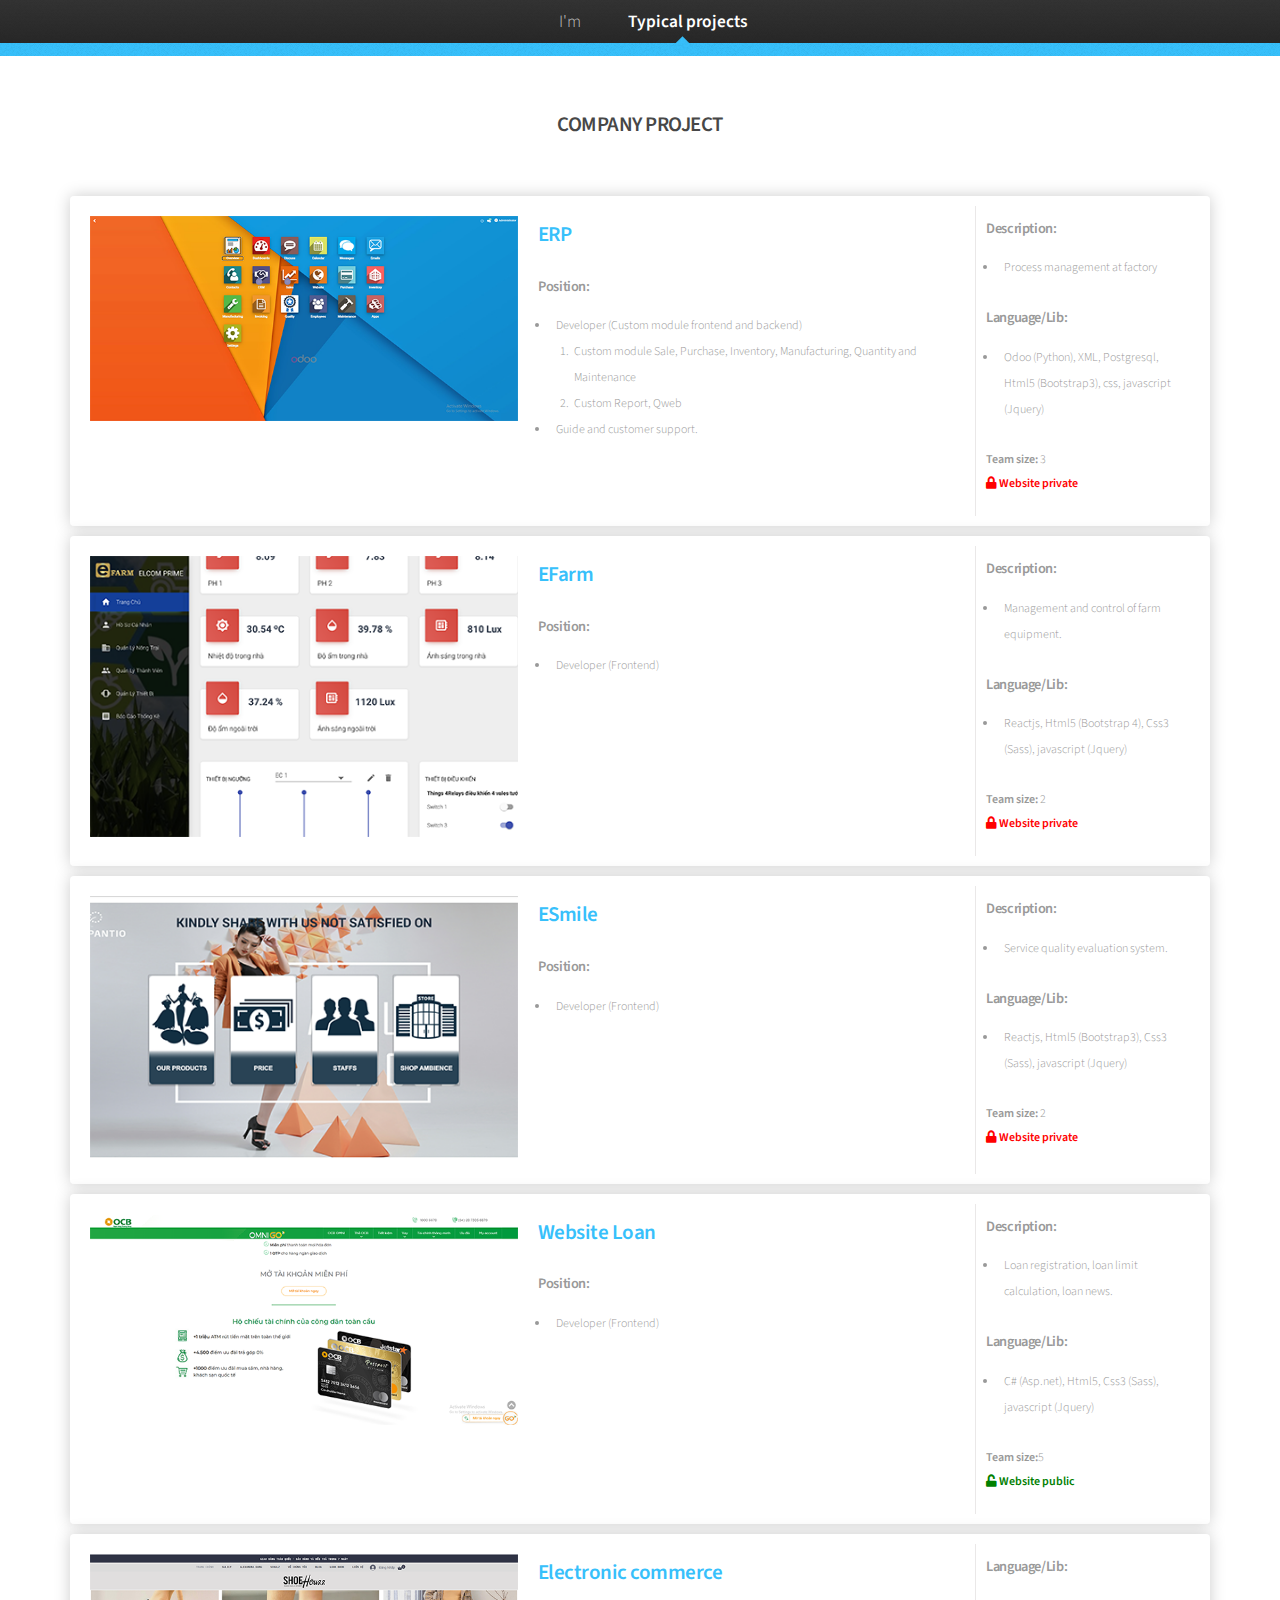
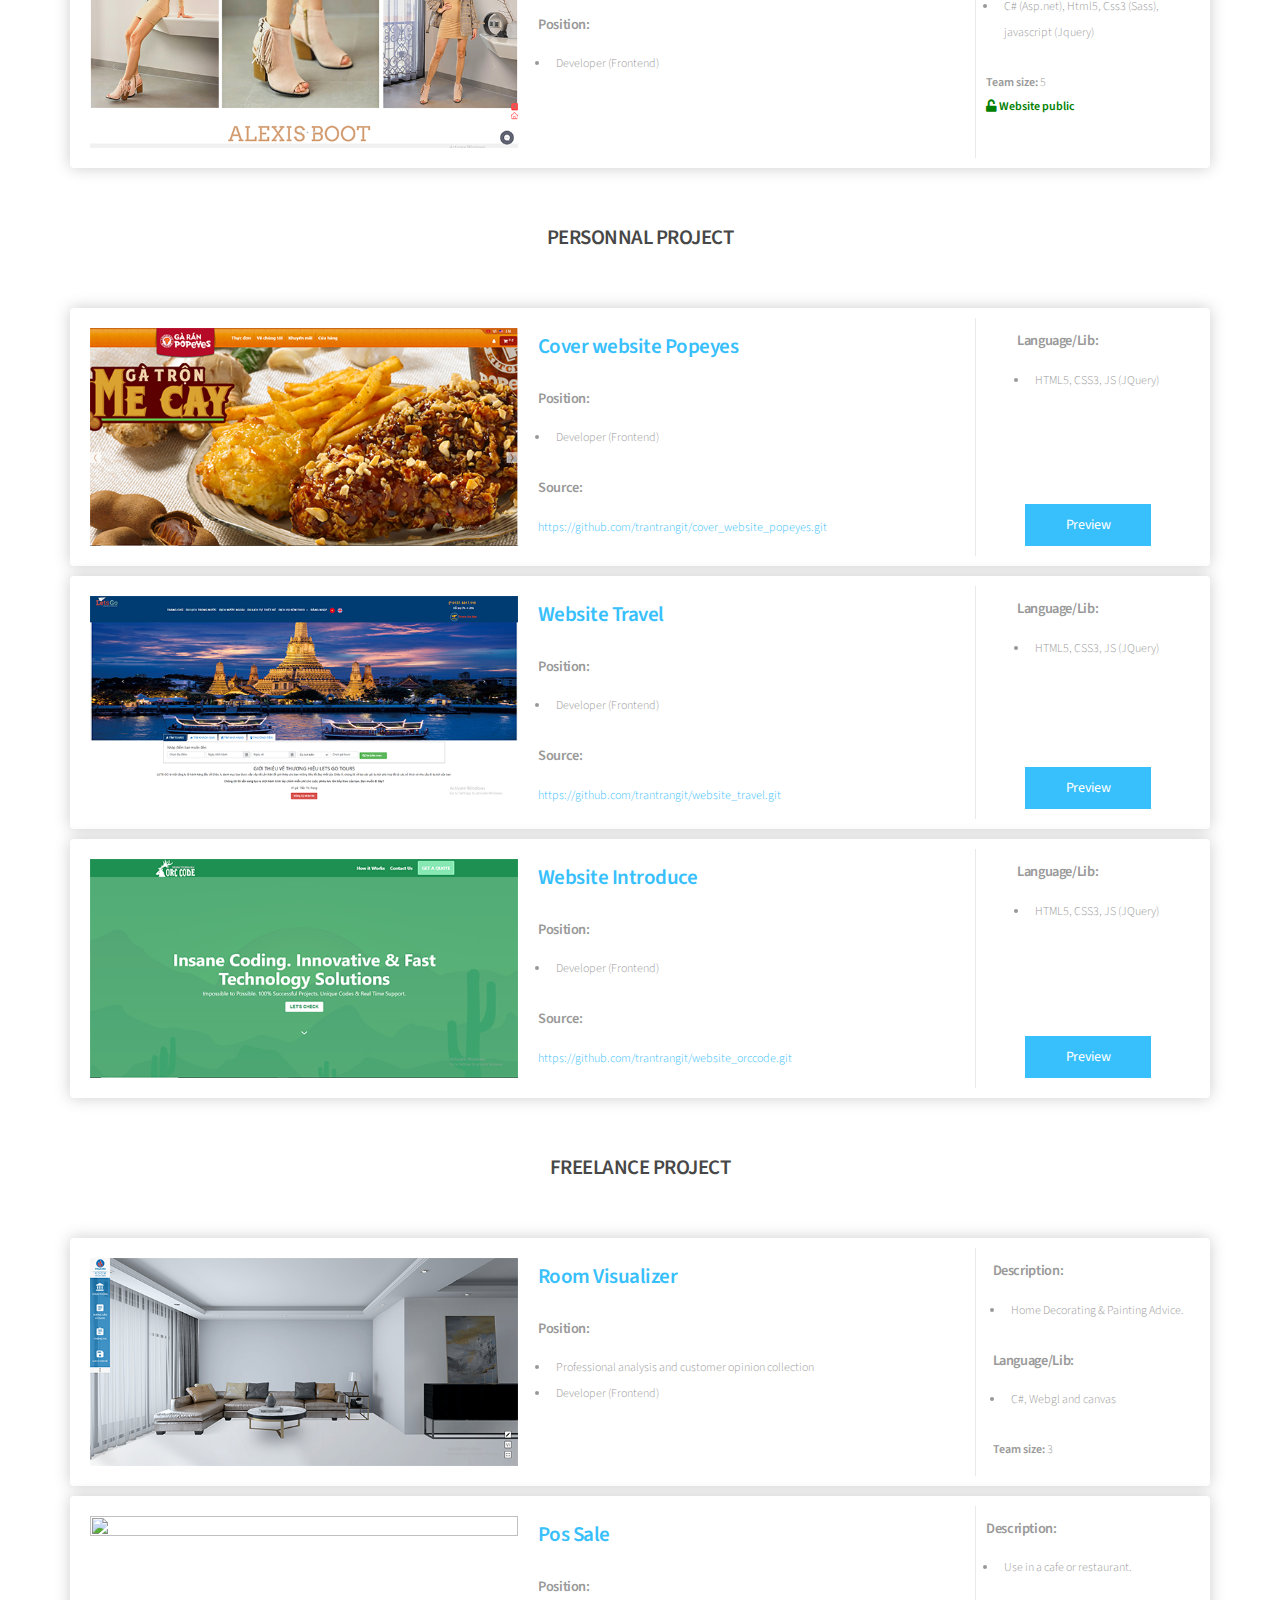
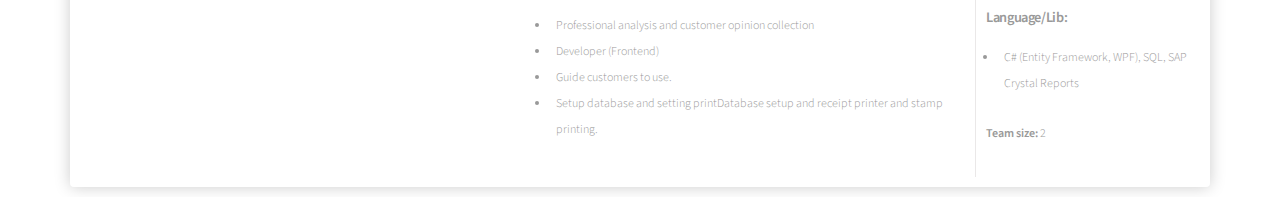
==== commit 33484bf3: "commit" ====
--- a/my_project.html
+++ b/my_project.html
@@ -472,7 +472,7 @@
 										</ul>
 										<h3>Language/Lib:</h3>
 										<ul>
-											<li>C#, Angular, Webgl and canvas</li>
+											<li>C#, Webgl and canvas</li>
 										</ul>
 										<span><strong>Team size:</strong></span><span> 3</span>
 									</div>
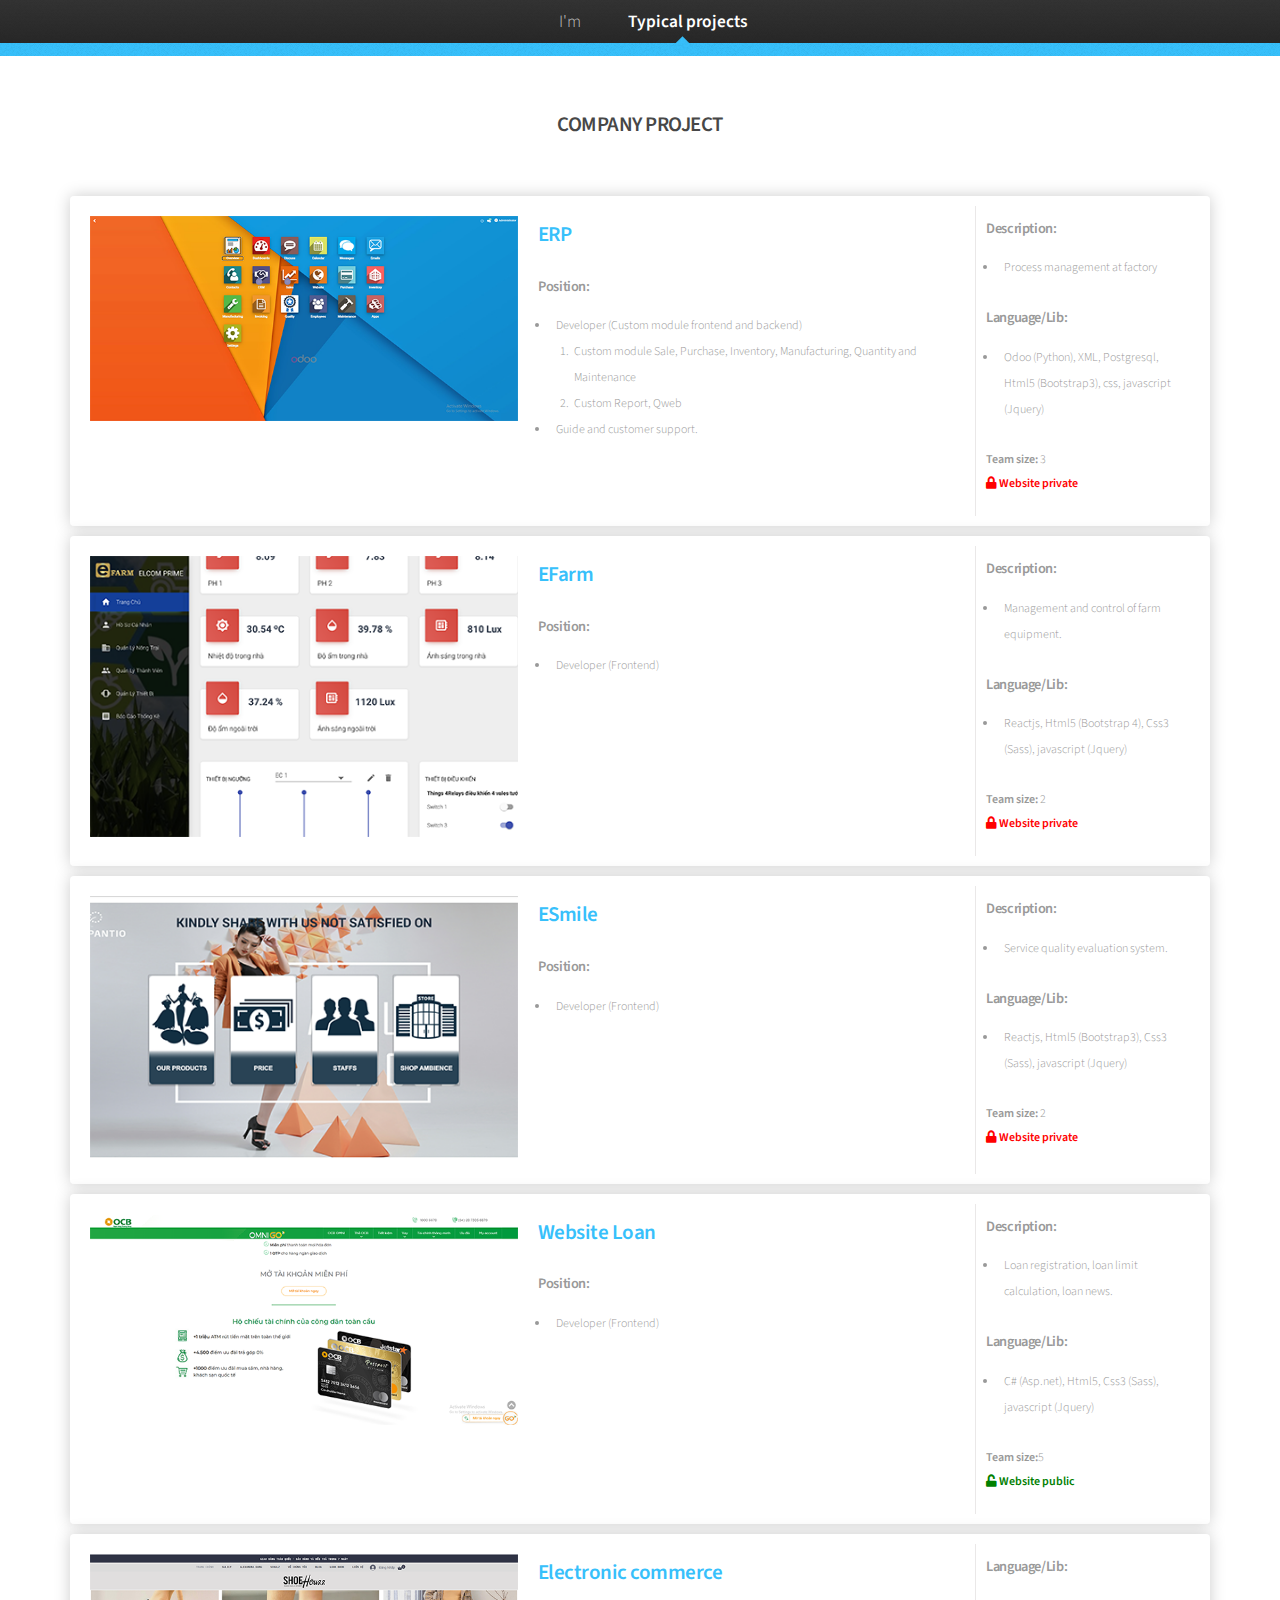
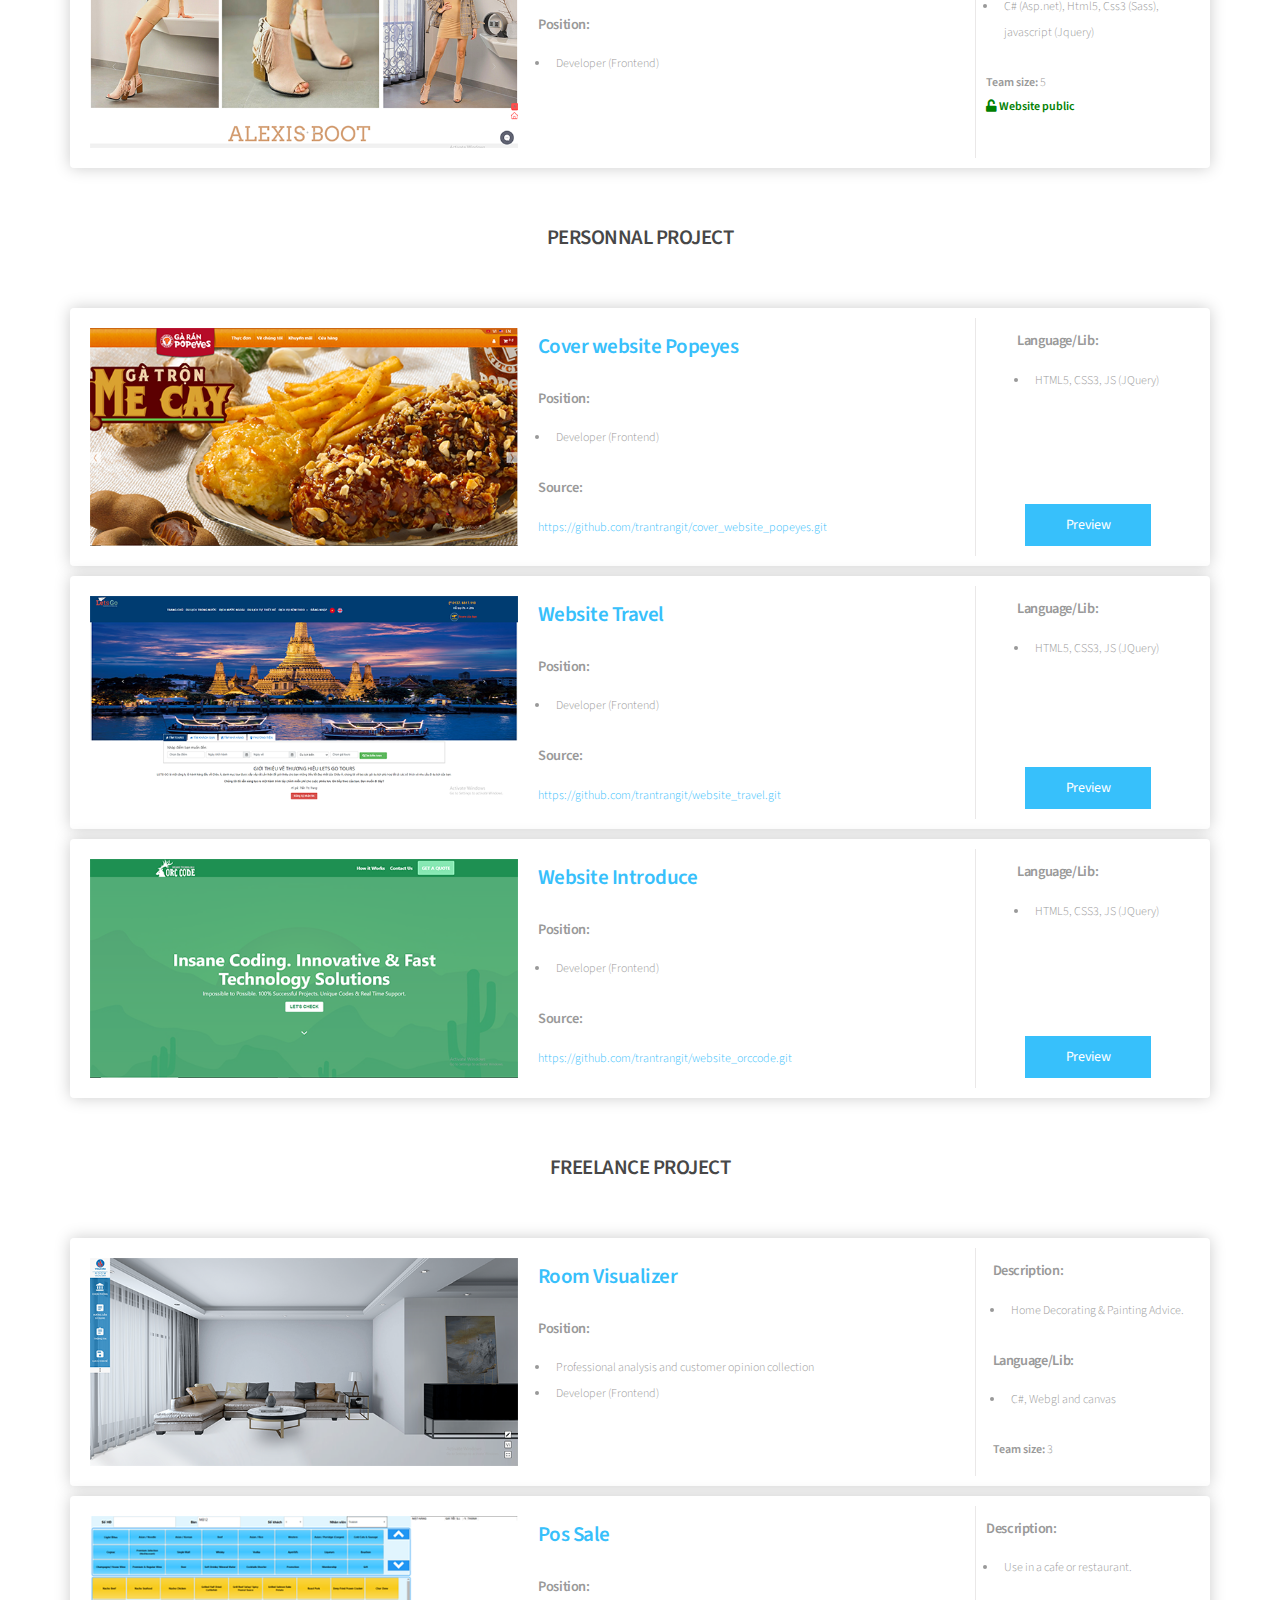
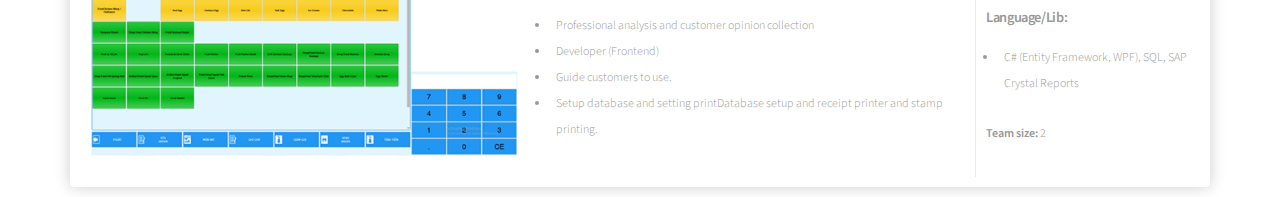
==== commit bd9cc77a: "fix file png" ====
--- a/my_project.html
+++ b/my_project.html
@@ -482,7 +482,7 @@
 							</article>
 							<article class='project'>
 								<div class='container-image'>
-									<img class='image_project' src="images/pos_sale.PNG" alt="" srcset="">	
+									<img class='image_project' src="images/pos_sale.png" alt="" srcset="">	
 								</div>
 								<div class='content'>
 									<div class='title'><h2>Pos Sale</h2></div>
